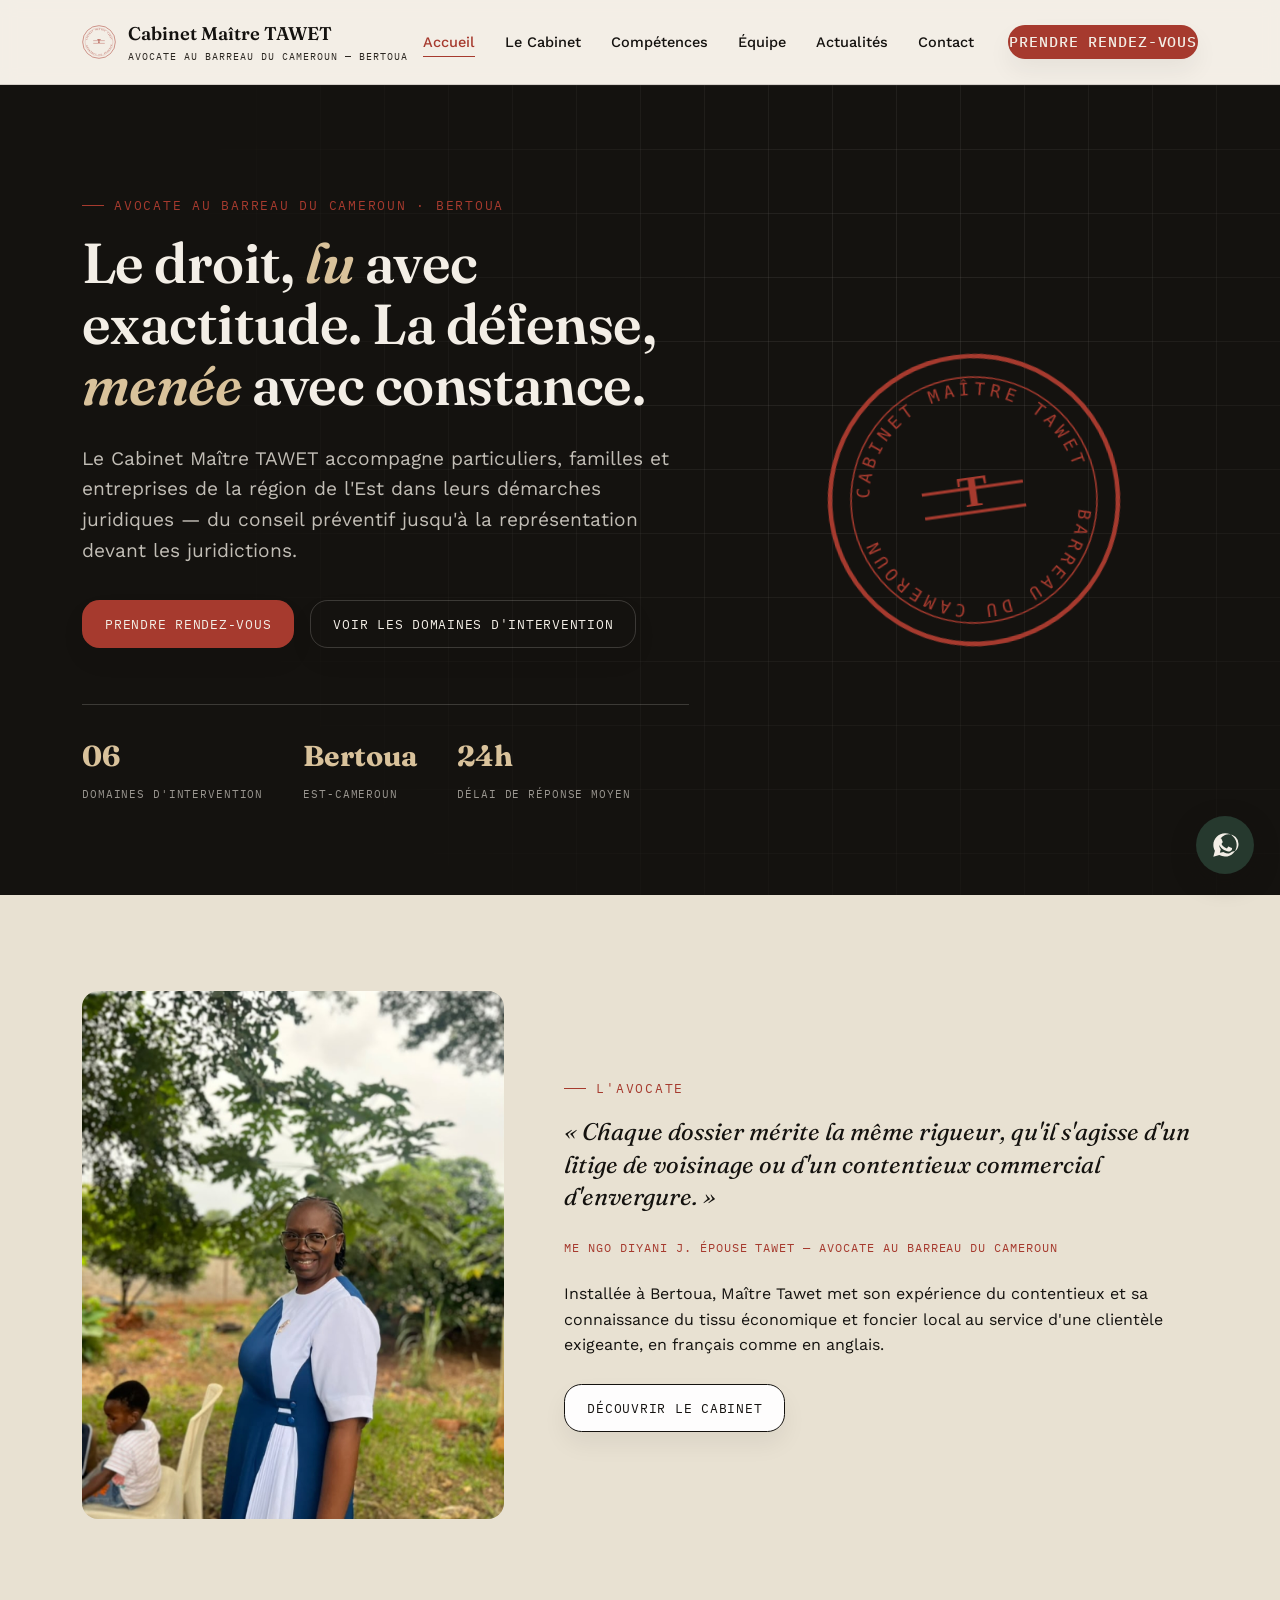
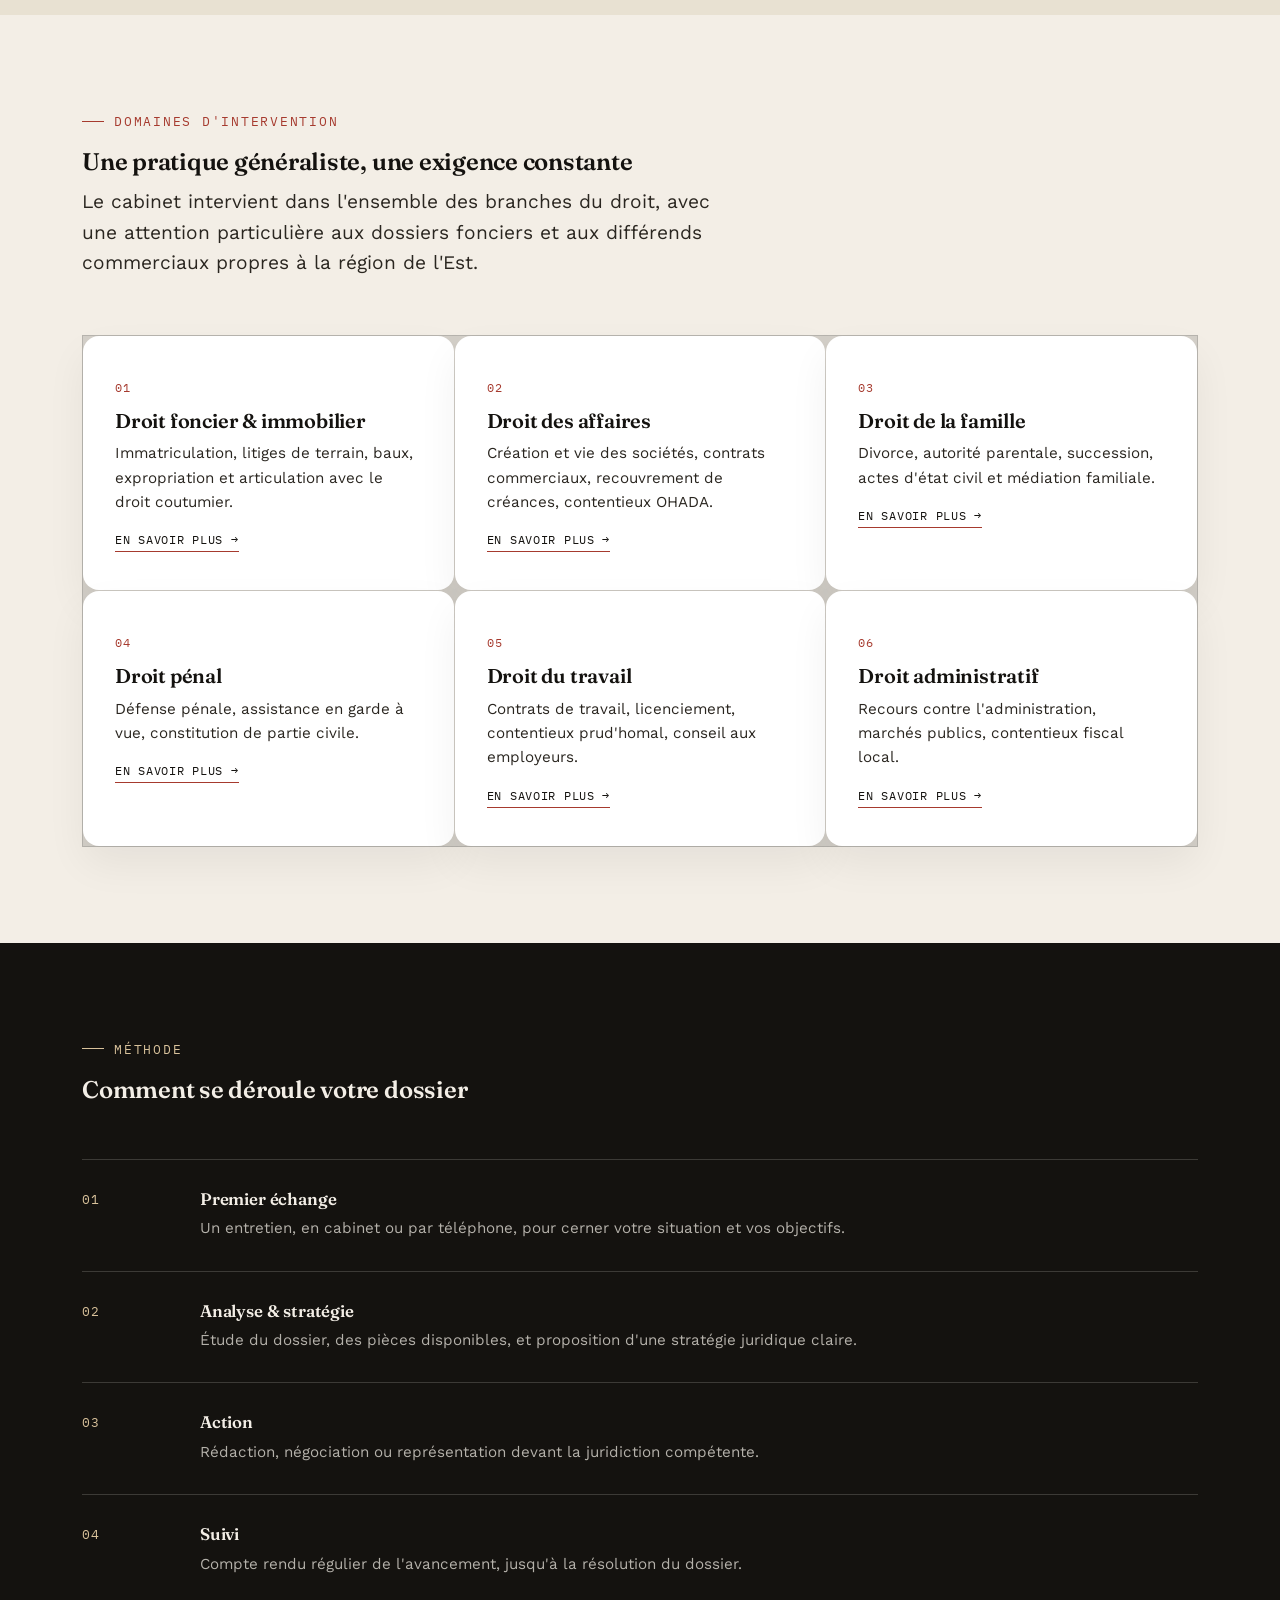
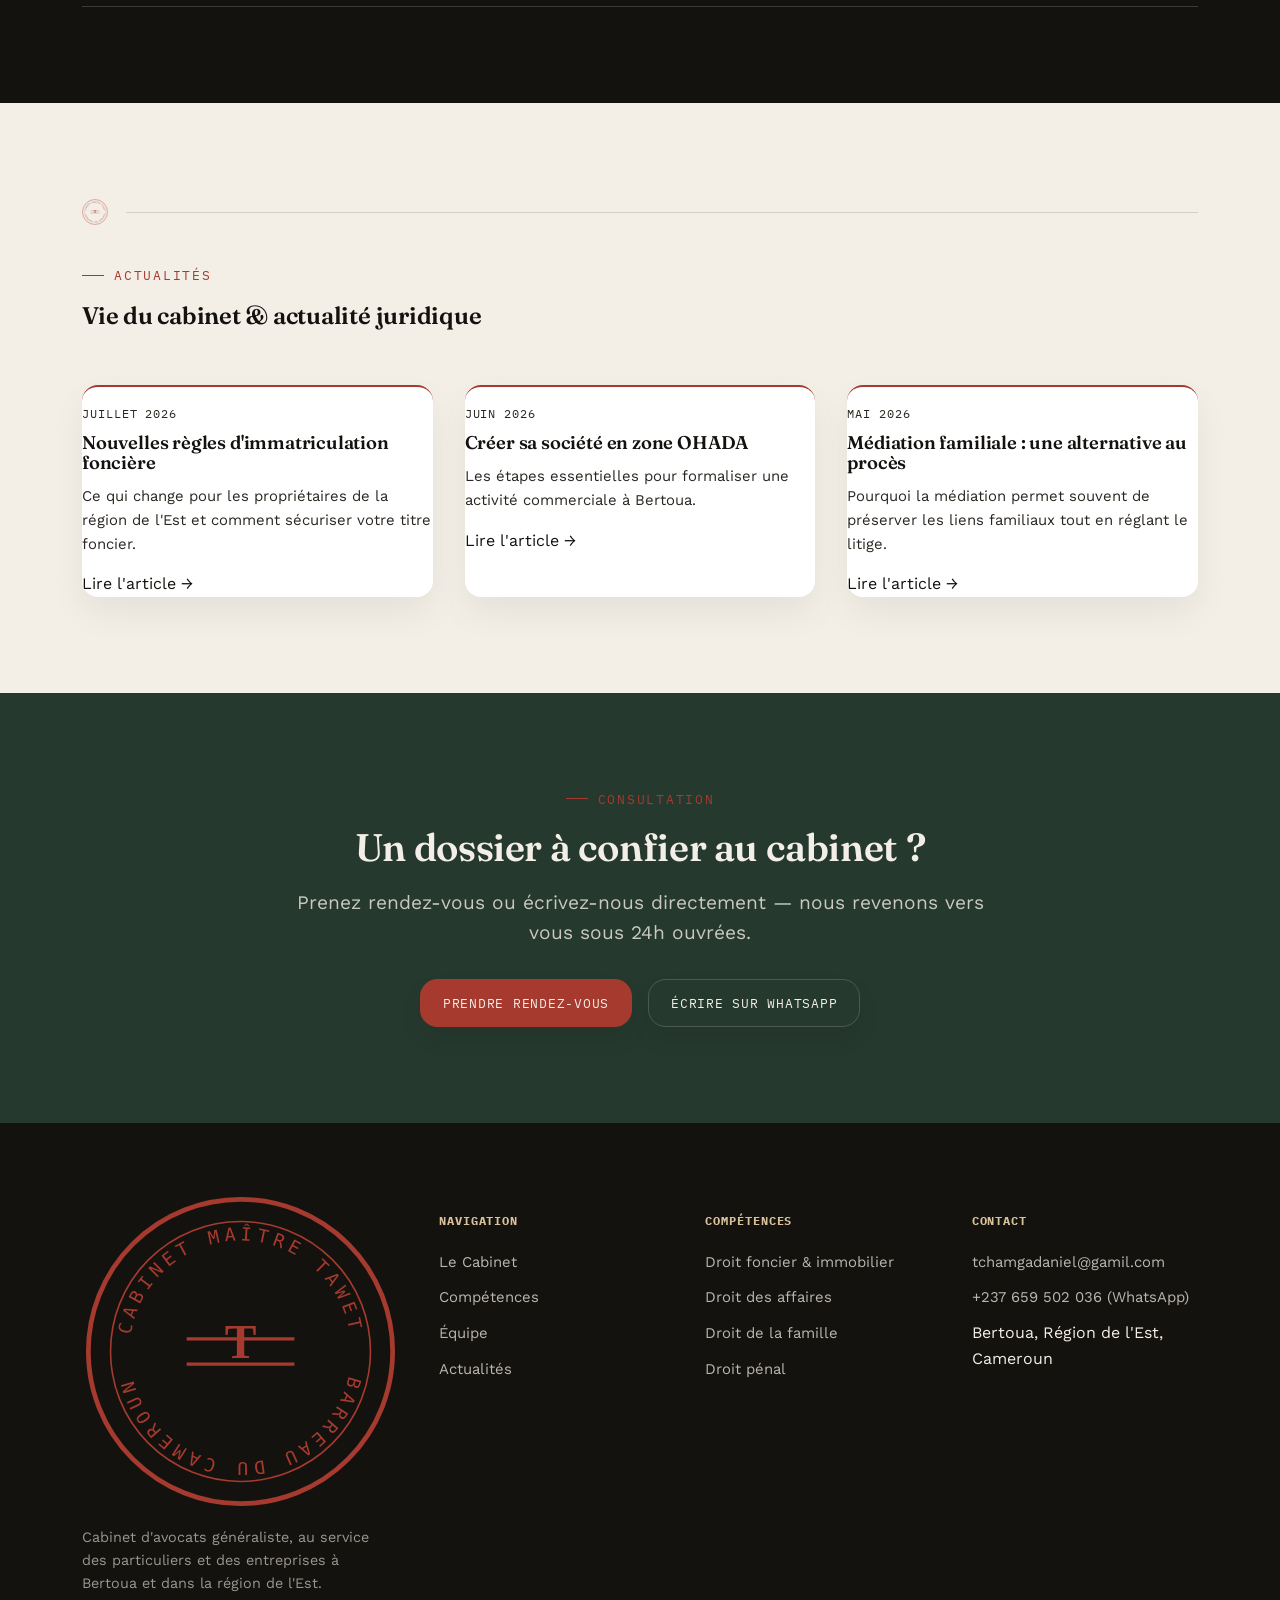
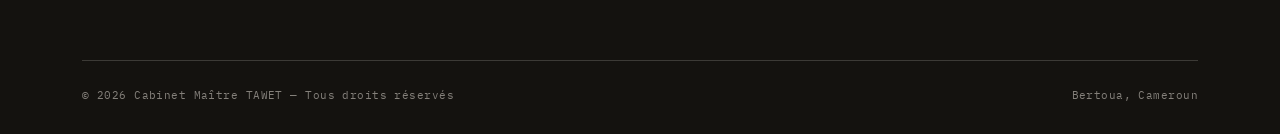
==== index.html @ 478dc975 "Migre le site vers HTML CSS et JavaScript" ====
<!doctype html>
<html lang="fr">
<head>
<meta charset="UTF-8">
<meta name="viewport" content="width=device-width, initial-scale=1.0">
<title>Accueil — Cabinet Maître TAWET</title>
<meta name="description" content="Cabinet Maître TAWET — avocate au Barreau du Cameroun, à Bertoua. Conseil et défense en droit des affaires, droit foncier, droit de la famille et droit pénal.">
<link rel="preconnect" href="https://fonts.googleapis.com">
<link rel="preconnect" href="https://fonts.gstatic.com" crossorigin>
<link href="https://fonts.googleapis.com/css2?family=Fraunces:ital,wght@0,500;0,600;1,500&family=Work+Sans:wght@400;500;600&family=IBM+Plex+Mono:wght@400;500&display=swap" rel="stylesheet">
<link rel="stylesheet" href="/assets/css/style.css">
</head>
<body>
<div data-site-header></div>
<section class="hero">
  <div class="wrap">
    <div>
      <div class="eyebrow">Avocate au Barreau du Cameroun · Bertoua</div>
      <h1>Le droit, <em>lu</em> avec exactitude. La défense, <em>menée</em> avec constance.</h1>
      <p class="lead">Le Cabinet Maître TAWET accompagne particuliers, familles et entreprises de la région de l'Est dans leurs démarches juridiques — du conseil préventif jusqu'à la représentation devant les juridictions.</p>
      <div class="hero-cta">
        <a href="/rendez-vous.html" class="btn btn-primary">Prendre rendez-vous</a>
        <a href="/competences.html" class="btn btn-outline-light">Voir les domaines d'intervention</a>
      </div>
      <div class="hero-figures">
        <div><strong>06</strong><span>Domaines d'intervention</span></div>
        <div><strong>Bertoua</strong><span>Est-Cameroun</span></div>
        <div><strong>24h</strong><span>Délai de réponse moyen</span></div>
      </div>
    </div>
    <div class="seal-stamp-wrap">
      <img class="seal-stamp" src="/assets/img/seal.svg" alt="Sceau du Cabinet Maître TAWET">
    </div>
  </div>
</section>



<section class="band-paper-dim reveal attorney-bg">
  <div class="wrap attorney-block">
    <div class="attorney-photo">
      <img src="/assets/img/Screenshot_20260725_060540_WhatsApp.jpg" alt="Me Ngo Diyani J. épouse Tawet" />
    </div>
    <div>
      <div class="eyebrow">L'avocate</div>
      <blockquote>« Chaque dossier mérite la même rigueur, qu'il s'agisse d'un litige de voisinage ou d'un contentieux commercial d'envergure. »</blockquote>
      <cite>Me Ngo Diyani J. épouse Tawet — Avocate au Barreau du Cameroun</cite>
      <p style="margin-top:22px;">Installée à Bertoua, Maître Tawet met son expérience du contentieux et sa connaissance du tissu économique et foncier local au service d'une clientèle exigeante, en français comme en anglais.</p>
      <a href="/le-cabinet.html" class="btn btn-ghost" style="margin-top:10px;">Découvrir le cabinet</a>
    </div>
  </div>
</section>
<section class="reveal">
  <div class="wrap">
    <div class="section-head">
      <div class="eyebrow">Domaines d'intervention</div>
      <h2>Une pratique généraliste, une exigence constante</h2>
      <p class="lead">Le cabinet intervient dans l'ensemble des branches du droit, avec une attention particulière aux dossiers fonciers et aux différends commerciaux propres à la région de l'Est.</p>
    </div>
    <div class="grid-3">
      <div class="card">
        <span class="num">01</span>
        <h3>Droit foncier &amp; immobilier</h3>
        <p>Immatriculation, litiges de terrain, baux, expropriation et articulation avec le droit coutumier.</p>
        <a class="more" href="/competences.html#foncier">En savoir plus →</a>
      </div>
      <div class="card">
        <span class="num">02</span>
        <h3>Droit des affaires</h3>
        <p>Création et vie des sociétés, contrats commerciaux, recouvrement de créances, contentieux OHADA.</p>
        <a class="more" href="/competences.html#affaires">En savoir plus →</a>
      </div>
      <div class="card">
        <span class="num">03</span>
        <h3>Droit de la famille</h3>
        <p>Divorce, autorité parentale, succession, actes d'état civil et médiation familiale.</p>
        <a class="more" href="/competences.html#famille">En savoir plus →</a>
      </div>
      <div class="card">
        <span class="num">04</span>
        <h3>Droit pénal</h3>
        <p>Défense pénale, assistance en garde à vue, constitution de partie civile.</p>
        <a class="more" href="/competences.html#penal">En savoir plus →</a>
      </div>
      <div class="card">
        <span class="num">05</span>
        <h3>Droit du travail</h3>
        <p>Contrats de travail, licenciement, contentieux prud'homal, conseil aux employeurs.</p>
        <a class="more" href="/competences.html#travail">En savoir plus →</a>
      </div>
      <div class="card">
        <span class="num">06</span>
        <h3>Droit administratif</h3>
        <p>Recours contre l'administration, marchés publics, contentieux fiscal local.</p>
        <a class="more" href="/competences.html#administratif">En savoir plus →</a>
      </div>
    </div>
  </div>
</section>
<section class="band-dark reveal">
  <div class="wrap">
    <div class="section-head">
      <div class="eyebrow">Méthode</div>
      <h2 style="color:var(--paper);">Comment se déroule votre dossier</h2>
    </div>
    <div class="timeline">
      <div class="step">
        <div><h4>Premier échange</h4><p>Un entretien, en cabinet ou par téléphone, pour cerner votre situation et vos objectifs.</p></div>
      </div>
      <div class="step">
        <div><h4>Analyse &amp; stratégie</h4><p>Étude du dossier, des pièces disponibles, et proposition d'une stratégie juridique claire.</p></div>
      </div>
      <div class="step">
        <div><h4>Action</h4><p>Rédaction, négociation ou représentation devant la juridiction compétente.</p></div>
      </div>
      <div class="step">
        <div><h4>Suivi</h4><p>Compte rendu régulier de l'avancement, jusqu'à la résolution du dossier.</p></div>
      </div>
    </div>
  </div>
</section>

<section class="reveal">
  <div class="wrap">
    <div class="divider-seal">
      <img class="mini-seal" src="/assets/img/seal.svg" alt="Sceau du Cabinet Maître TAWET">
      <div class="line"></div>
    </div>
    <div class="section-head">
      <div class="eyebrow">Actualités</div>
      <h2>Vie du cabinet &amp; actualité juridique</h2>
    </div>
    <div class="news-grid">
      <div class="news-card">
        <div class="date">Juillet 2026</div>
        <h3>Nouvelles règles d'immatriculation foncière</h3>
        <p>Ce qui change pour les propriétaires de la région de l'Est et comment sécuriser votre titre foncier.</p>
        <a class="more" href="/actualite.html?a=immatriculation-fonciere-2026">Lire l'article →</a>
      </div>
      <div class="news-card">
        <div class="date">Juin 2026</div>
        <h3>Créer sa société en zone OHADA</h3>
        <p>Les étapes essentielles pour formaliser une activité commerciale à Bertoua.</p>
        <a class="more" href="/actualite.html?a=creer-societe-ohada">Lire l'article →</a>
      </div>
      <div class="news-card">
        <div class="date">Mai 2026</div>
        <h3>Médiation familiale : une alternative au procès</h3>
        <p>Pourquoi la médiation permet souvent de préserver les liens familiaux tout en réglant le litige.</p>
        <a class="more" href="/actualite.html?a=mediation-familiale">Lire l'article →</a>
      </div>
    </div>
  </div>
</section>

<section class="band-forest cta-band reveal">
  <div class="wrap">
    <div class="eyebrow" style="justify-content:center;">Consultation</div>
    <h2 style="color:var(--paper);">Un dossier à confier au cabinet ?</h2>
    <p class="lead" style="margin:0 auto; color:rgba(243,238,230,0.8);">Prenez rendez-vous ou écrivez-nous directement — nous revenons vers vous sous 24h ouvrées.</p>
    <div class="cta-actions">
      <a href="/rendez-vous.html" class="btn btn-primary">Prendre rendez-vous</a>
      <a href="https://wa.me/237659502036?text=Bonjour%2C%20je%20souhaite%20prendre%20contact%20avec%20le%20Cabinet%20Ma%C3%AEtre%20TAWET." target="_blank" rel="noopener" class="btn btn-outline-light">Écrire sur WhatsApp</a>
    </div>
  </div>
</section>
<div data-site-footer></div>
<script src="/assets/js/main.js" defer></script>
</body>
</html>
---- assets/css/style.css ----
/* ==========================================================================
   Cabinet Maître TAWET — feuille de style
   Palette : encre (#14120F), papier (#F3EEE6), latérite (#A63A2E),
             forêt (#26392E), laiton (#B08D57)
   Typo    : Fraunces (display) / Work Sans (texte) / IBM Plex Mono (utilitaire)
   Signature : le Sceau — motif de cachet officiel rouge latérite
   ========================================================================== */

:root {
  --ink: #14120F;
  --ink-soft: #2A2620;
  --paper: #F3EEE6;
  --paper-dim: #E8E1D2;
  --laterite: #A63A2E;
  --laterite-deep: #7A2A21;
  --forest: #26392E;
  --brass: #B08D57;
  --brass-light: #D9C29B;
  --line: rgba(20, 18, 15, 0.14);
  --line-light: rgba(243, 238, 230, 0.18);

  --font-display: "Fraunces", "Iowan Old Style", serif;
  --font-body: "Work Sans", -apple-system, sans-serif;
  --font-mono: "IBM Plex Mono", monospace;

  --radius: 1rem;
  --container: 1180px;
}

* { box-sizing: border-box; }
html { scroll-behavior: smooth; }

body {
  margin: 0;
  background: var(--paper);
  color: var(--ink);
  font-family: var(--font-body);
  font-size: 16px;
  line-height: 1.6;
  -webkit-font-smoothing: antialiased;
}

img, picture, video, iframe, svg { max-width: 100%; height: auto; display: block; object-fit: contain; }
figure { margin: 0; }
.section-image {
  border-radius: 1.2rem;
  overflow: hidden;
  margin: 24px 0 0;
  box-shadow: 0 18px 50px rgba(20,18,15,0.08);
  min-height: 320px;
  background-size: cover;
  background-position: center;
  background-repeat: no-repeat;
  position: relative;
}
.section-image::after {
  content: "";
  position: absolute;
  inset: 0;
  background: rgba(20, 18, 15, 0.18);
}
.section-image > * { position: relative; z-index: 1; }
.section-image img { display: block; width: 100%; height: auto; }

.attorney-bg {
  background-image: linear-gradient(180deg, rgba(243,238,230,0.90), rgba(243,238,230,0.90)), url('/assets/img/IMG-20260428-WA0031.jpg');
  background-size: cover;
  background-position: center;
  background-repeat: no-repeat;
}
.attorney-bg .wrap { position: relative; z-index: 1; }

.gallery-grid { display:grid; grid-template-columns: repeat(3, minmax(0, 1fr)); gap:22px; margin-top: 28px; }
.gallery-item { position: relative; border-radius: 1.1rem; overflow: hidden; background: #fff; box-shadow: 0 18px 40px rgba(20,18,15,0.08); transition: transform 0.35s ease, box-shadow 0.35s ease; }
.gallery-item img { width: 100%; height: 240px; object-fit: cover; display: block; transition: transform 0.35s ease; }
.gallery-item:hover { transform: translateY(-4px); box-shadow: 0 25px 55px rgba(20,18,15,0.12); }
.gallery-item:hover img { transform: scale(1.06); }
.gallery-overlay {
  position: absolute;
  inset: 0;
  display: flex;
  align-items: flex-end;
  justify-content: center;
  padding: 20px;
  color: #fff;
  font-size: 1rem;
  font-weight: 600;
  text-align: center;
  background: linear-gradient(180deg, rgba(0,0,0,0) 50%, rgba(0,0,0,0.62) 100%);
  opacity: 0;
  transition: opacity 0.25s ease;
}
.gallery-item:hover .gallery-overlay { opacity: 1; }

.article-hero-image { margin: 24px 0 32px; border-radius: 1.1rem; overflow: hidden; }
.article-hero-image img { width: 100%; display: block; height: auto; }

.news-card { border-radius: 1rem; background: #fff; overflow: hidden; box-shadow: 0 16px 35px rgba(20,18,15,0.06); transition: transform 0.25s ease, box-shadow 0.25s ease; }
.news-card:hover { transform: translateY(-4px); box-shadow: 0 24px 45px rgba(20,18,15,0.08); }
.news-card img { width: 100%; height: 180px; object-fit: cover; display: block; border-radius: 1rem 1rem 0 0; margin-bottom: 16px; }

.contact-layout { display:grid; grid-template-columns: 1.05fr 0.95fr; gap:32px; align-items:start; margin-top: 24px; }
.contact-map { min-height: 520px; border: 1px solid var(--line); border-radius: 1.1rem; overflow: hidden; }
.form-panel { border: 1px solid var(--line); border-radius: 1.1rem; padding: 30px; background: var(--paper); box-shadow: 0 18px 30px rgba(20,18,15,0.06); transition: transform 0.25s ease, box-shadow 0.25s ease; }
.form-panel:hover { transform: translateY(-3px); box-shadow: 0 24px 45px rgba(20,18,15,0.08); }
.form-panel h2 { margin-top: 0; }
.form-panel .form-grid { gap: 18px; }
.form-panel label { margin-bottom: 8px; }
.contact-details { display:grid; gap: 16px; margin-top: 26px; }
.contact-box { border: 1px solid var(--line); border-radius: 1.1rem; padding: 18px; background: #fff; box-shadow: 0 14px 32px rgba(20,18,15,0.05); transition: transform 0.25s ease, box-shadow 0.25s ease; }
.contact-box:hover { transform: translateY(-2px); box-shadow: 0 20px 36px rgba(20,18,15,0.07); }
.contact-box h4 { margin: 0 0 8px; font-size: 0.95rem; text-transform: uppercase; letter-spacing: 0.08em; color: var(--laterite); }
.contact-box p, .contact-box a { margin: 0; color: var(--ink-soft); text-decoration: none; }

@media (max-width: 960px) {
  .contact-layout { grid-template-columns: 1fr; }
  .gallery-grid { grid-template-columns: 1fr; }
  .news-card img { height: 220px; }
}

a { color: inherit; text-decoration: none; }

.wrap {
  max-width: var(--container);
  margin: 0 auto;
  padding: 0 32px;
}

h1, h2, h3, h4 {
  font-family: var(--font-display);
  font-weight: 600;
  line-height: 1.08;
  margin: 0 0 0.5em;
  letter-spacing: -0.01em;
}

.eyebrow {
  font-family: var(--font-mono);
  font-size: 12.5px;
  letter-spacing: 0.14em;
  text-transform: uppercase;
  color: var(--laterite);
  display: flex;
  align-items: center;
  gap: 10px;
  margin-bottom: 18px;
}
.eyebrow::before {
  content: "";
  width: 22px;
  height: 1px;
  background: var(--laterite);
  display: inline-block;
}

p { margin: 0 0 1em; }
.lead { font-size: 1.2rem; color: var(--ink-soft); max-width: 60ch; }

/* Focus visibility */
a:focus-visible, button:focus-visible, input:focus-visible, textarea:focus-visible, select:focus-visible {
  outline: 2px solid var(--laterite);
  outline-offset: 3px;
}

@media (prefers-reduced-motion: reduce) {
  * { animation-duration: 0.001ms !important; animation-iteration-count: 1 !important; transition-duration: 0.001ms !important; scroll-behavior: auto !important; }
}

/* ---------------------------------- Header ---------------------------------- */
.site-header {
  position: sticky;
  top: 0;
  z-index: 100;
  background: rgba(243, 238, 230, 0.92);
  backdrop-filter: blur(8px);
  border-bottom: 1px solid var(--line);
}
.site-header .wrap {
  display: flex;
  align-items: center;
  justify-content: space-between;
  height: 84px;
}
.brand {
  display: flex;
  align-items: center;
  gap: 12px;
  font-family: var(--font-display);
  font-size: 1.15rem;
  font-weight: 600;
}
.brand .seal-mini { width: 34px; height: 34px; flex-shrink: 0; }
.brand small {
  display: block;
  font-family: var(--font-mono);
  font-size: 10px;
  letter-spacing: 0.1em;
  color: var(--ink-soft);
  font-weight: 400;
  text-transform: uppercase;
}

nav.main-nav { display: flex; align-items: center; gap: 34px; }
nav.main-nav ul { list-style: none; display: flex; gap: 30px; margin: 0; padding: 0; }
nav.main-nav a {
  font-size: 14.5px;
  font-weight: 500;
  position: relative;
  padding: 4px 0;
}
nav.main-nav a::after {
  content: "";
  position: absolute; left: 0; bottom: -2px;
  width: 0; height: 1px;
  background: var(--laterite);
  transition: width 0.25s ease;
}
nav.main-nav a:hover::after, nav.main-nav a.active::after { width: 100%; }
nav.main-nav a.active { color: var(--laterite); }

.btn {
  display: inline-flex;
  align-items: center;
  gap: 8px;
  font-family: var(--font-mono);
  font-size: 12.5px;
  letter-spacing: 0.06em;
  text-transform: uppercase;
  padding: 13px 22px;
  border-radius: calc(var(--radius) * 1.1);
  border: 1px solid transparent;
  cursor: pointer;
  transition: background 0.25s ease, color 0.25s ease, border-color 0.25s ease, transform 0.25s ease, box-shadow 0.25s ease;
  box-shadow: 0 12px 24px rgba(20,18,15,0.06);
}
.btn-primary { background: var(--laterite); color: var(--paper); }
.btn-primary:hover { background: var(--laterite-deep); transform: translateY(-2px); box-shadow: 0 18px 32px rgba(20,18,15,0.14); }
.btn-ghost { background: rgba(255,255,255,0.95); border-color: var(--ink); color: var(--ink); }
.btn-ghost:hover { background: var(--ink); color: var(--paper); transform: translateY(-2px); box-shadow: 0 18px 32px rgba(20,18,15,0.12); }
.btn-outline-light { background: transparent; border-color: var(--line-light); color: var(--paper); }
.btn-outline-light:hover { background: var(--paper); color: var(--ink); transform: translateY(-2px); box-shadow: 0 18px 32px rgba(20,18,15,0.08); }

.nav-toggle {
  display: none;
  background: rgba(255,255,255,0.95);
  border: 1px solid rgba(20,18,15,0.08);
  color: var(--ink);
  font-family: var(--font-mono);
  font-size: 0.95rem;
  padding: 12px 16px;
  border-radius: calc(var(--radius) * 1.1);
  cursor: pointer;
  transition: background 0.25s ease, transform 0.25s ease, box-shadow 0.25s ease;
}
.nav-toggle:hover { background: #f3eee6; transform: translateY(-1px); box-shadow: 0 12px 26px rgba(20,18,15,0.12); }

nav.main-nav { position: relative; }
nav.main-nav ul.open {
  display: flex;
  flex-direction: column;
  gap: 16px;
  position: absolute;
  left: 0;
  right: 0;
  top: 100%;
  background: var(--paper);
  padding: 20px 24px 24px;
  border-radius: 0 0 1rem 1rem;
  box-shadow: 0 22px 40px rgba(20,18,15,0.12);
  z-index: 50;
}
nav.main-nav ul.open a { padding: 10px 0; }

/* ---------------------------------- Hero ---------------------------------- */
.hero {
  background: var(--ink);
  color: var(--paper);
  position: relative;
  overflow: hidden;
  padding: 110px 0 90px;
}
.hero::before {
  content: "";
  position: absolute;
  inset: 0;
  background-image:
    linear-gradient(var(--line-light) 1px, transparent 1px),
    linear-gradient(90deg, var(--line-light) 1px, transparent 1px);
  background-size: 64px 64px;
  opacity: 0.5;
  mask-image: radial-gradient(circle at 70% 30%, black, transparent 70%);
}
.hero .wrap { position: relative; display: grid; grid-template-columns: 1.15fr 0.85fr; gap: 60px; align-items: center; }
.hero h1 { font-size: clamp(2.4rem, 4.4vw, 3.6rem); color: var(--paper); }
.hero h1 em { font-style: italic; color: var(--brass-light); }
.hero .lead { color: rgba(243,238,230,0.78); }
.hero-cta { display: flex; gap: 16px; margin-top: 34px; flex-wrap: wrap; }
.hero-figures { display: flex; gap: 40px; margin-top: 56px; padding-top: 28px; border-top: 1px solid var(--line-light); }
.hero-figures div strong { display: block; font-family: var(--font-display); font-size: 1.8rem; color: var(--brass-light); }
.hero-figures div span { font-family: var(--font-mono); font-size: 11px; text-transform: uppercase; letter-spacing: 0.08em; color: rgba(243,238,230,0.6); }

.seal-stamp-wrap { display: flex; justify-content: center; align-items: center; }
.seal-stamp { width: min(100%, 300px); animation: seal-drop 0.9s cubic-bezier(.2,.9,.25,1) both; animation-delay: 0.15s; transform-origin: center; }
@keyframes seal-drop {
  0% { opacity: 0; transform: scale(1.5) rotate(-8deg); }
  60% { opacity: 1; }
  100% { opacity: 1; transform: scale(1) rotate(-8deg); }
}

/* ---------------------------------- Sections ---------------------------------- */
section {
  padding: 96px 0;
}
.section-head { max-width: 640px; margin-bottom: 56px; }
.band-dark { background: var(--ink); color: var(--paper); }
.band-dark .eyebrow { color: var(--brass-light); }
.band-dark .eyebrow::before { background: var(--brass-light); }
.band-forest { background: var(--forest); color: var(--paper); }
.band-paper-dim { background: var(--paper-dim); }

.divider-seal {
  display: flex; align-items: center; gap: 18px;
  margin: 0 0 40px;
}
.divider-seal .mini-seal { width: 26px; height: 26px; flex-shrink: 0; }
.divider-seal .line { flex: 1; height: 1px; background: var(--line); }

/* Practice grid */
.grid-3 { display: grid; grid-template-columns: repeat(3, 1fr); gap: 1px; background: var(--line); border: 1px solid var(--line); }
.grid-2 { display: grid; grid-template-columns: repeat(2, 1fr); gap: 1px; background: var(--line); border: 1px solid var(--line); }
.card {
  background: var(--paper);
  padding: 38px 32px;
  transition: background 0.25s ease;
}
.card {
  border-radius: var(--radius);
  overflow: hidden;
  background: #fff;
  box-shadow: 0 18px 40px rgba(20,18,15,0.06);
  transition: transform 0.25s ease, box-shadow 0.25s ease, background 0.25s ease;
}
.card:hover { transform: translateY(-4px); box-shadow: 0 24px 48px rgba(20,18,15,0.12); background: #fff; }
.card .num { font-family: var(--font-mono); font-size: 12px; color: var(--laterite); letter-spacing: 0.08em; }
.card h3 { font-size: 1.25rem; margin-top: 10px; }
.card p { color: var(--ink-soft); font-size: 0.95rem; margin-bottom: 0; }
.card a.more { display: inline-block; margin-top: 16px; font-family: var(--font-mono); font-size: 12px; text-transform: uppercase; letter-spacing: 0.06em; color: var(--ink); border-bottom: 1px solid var(--laterite); padding-bottom: 2px; }

/* Process timeline (client steps) — order genuinely matters here */
.timeline { counter-reset: step; display: grid; gap: 0; }
.step {
  counter-increment: step;
  display: grid;
  grid-template-columns: 90px 1fr;
  gap: 28px;
  padding: 30px 0;
  border-top: 1px solid var(--line-light);
}
.step:last-child { border-bottom: 1px solid var(--line-light); }
.step::before {
  content: counter(step, decimal-leading-zero);
  font-family: var(--font-mono);
  font-size: 13px;
  color: var(--brass-light);
  letter-spacing: 0.08em;
}
.step h4 { color: var(--paper); font-size: 1.05rem; }
.step p { color: rgba(243,238,230,0.72); margin: 0; font-size: 0.95rem; }

/* Quote / attorney intro */
.attorney-block { display: grid; grid-template-columns: 0.8fr 1.2fr; gap: 60px; align-items: center; }
.attorney-photo {
  aspect-ratio: 4/5;
  border-radius: var(--radius);
  position: relative;
  overflow: hidden;
  border: none;
  background: transparent;
}
.attorney-photo img {
  width: 100%;
  height: 100%;
  object-fit: cover;
  display: block;
  border: none;
}
.attorney-block blockquote { font-family: var(--font-display); font-size: 1.5rem; font-style: italic; color: var(--ink); margin: 0 0 20px; line-height: 1.35; }
.attorney-block cite { font-family: var(--font-mono); font-size: 12px; text-transform: uppercase; letter-spacing: 0.08em; color: var(--laterite); font-style: normal; }

/* News / actualités */
.news-grid { display: grid; grid-template-columns: repeat(3, 1fr); gap: 32px; }
.news-card { border-top: 2px solid var(--laterite); padding-top: 18px; }
.news-card .date { font-family: var(--font-mono); font-size: 11.5px; text-transform: uppercase; letter-spacing: 0.08em; color: var(--ink-soft); }
.news-card h3 { font-size: 1.15rem; margin: 10px 0 12px; }
.news-card p { font-size: 0.93rem; color: var(--ink-soft); }

/* CTA band */
.cta-band { text-align: center; }
.cta-band h2 { font-size: clamp(1.8rem, 3vw, 2.6rem); }
.cta-actions { display: flex; justify-content: center; gap: 16px; margin-top: 30px; flex-wrap: wrap; }

/* Forms */
.form-grid { display: grid; grid-template-columns: repeat(2, 1fr); gap: 20px; }
.form-grid .full { grid-column: 1 / -1; }
label { display: block; font-family: var(--font-mono); font-size: 11.5px; text-transform: uppercase; letter-spacing: 0.07em; margin-bottom: 8px; color: var(--ink-soft); }
input, textarea, select {
  width: 100%;
  padding: 14px 16px;
  border: 1px solid var(--line);
  border-radius: var(--radius);
  background: #fff;
  transition: border-color 0.25s ease, box-shadow 0.25s ease, transform 0.25s ease;
}
input:focus, textarea:focus, select:focus {
  border-color: var(--laterite);
  box-shadow: 0 0 0 4px rgba(166,58,46,0.12);
  transform: translateY(-1px);
}
textarea { resize: vertical; min-height: 130px; }
.form-note { font-size: 0.85rem; color: var(--ink-soft); margin-top: 18px; }
.alert { padding: 16px 20px; border-radius: var(--radius); font-size: 0.95rem; margin-bottom: 24px; }
.alert-success { background: #E4EEE7; border: 1px solid var(--forest); color: var(--forest); }
.alert-error { background: #F5E4E1; border: 1px solid var(--laterite); color: var(--laterite-deep); }

/* Contact info cards */
.contact-methods { display: grid; grid-template-columns: repeat(3, 1fr); gap: 1px; background: var(--line); border: 1px solid var(--line); margin-bottom: 60px; }
.contact-methods .card h4 { font-family: var(--font-mono); font-size: 12px; text-transform: uppercase; letter-spacing: 0.06em; color: var(--laterite); margin-bottom: 10px; }
.contact-methods .card a.value { font-size: 1.05rem; font-weight: 500; }

/* Map placeholder */
.map-frame { border: 1px solid var(--line); filter: grayscale(0.3) contrast(1.05); width: 100%; height: 380px; }

/* Footer */
.site-footer { background: var(--ink); color: var(--paper); padding: 70px 0 30px; }
.footer-grid { display: grid; grid-template-columns: 1.4fr 1fr 1fr 1fr; gap: 40px; padding-bottom: 50px; border-bottom: 1px solid var(--line-light); }
.footer-grid h5 { font-family: var(--font-mono); font-size: 11.5px; text-transform: uppercase; letter-spacing: 0.08em; color: var(--brass-light); margin-bottom: 18px; }
.footer-grid ul { list-style: none; margin: 0; padding: 0; display: grid; gap: 10px; }
.footer-grid a { color: rgba(243,238,230,0.75); font-size: 0.93rem; }
.footer-grid a:hover { color: var(--paper); }
.footer-brand p { color: rgba(243,238,230,0.6); font-size: 0.9rem; max-width: 32ch; }
.footer-bottom { display: flex; justify-content: space-between; padding-top: 26px; font-family: var(--font-mono); font-size: 11px; letter-spacing: 0.04em; color: rgba(243,238,230,0.5); }

/* WhatsApp floating button */
.wa-float {
  position: fixed; right: 26px; bottom: 26px; z-index: 200;
  width: 58px; height: 58px; border-radius: 50%;
  background: var(--forest); color: var(--paper);
  display: flex; align-items: center; justify-content: center;
  box-shadow: 0 8px 24px rgba(20,18,15,0.35);
  transition: transform 0.2s ease;
}
.wa-float:hover { transform: scale(1.08); }
.wa-float svg { width: 28px; height: 28px; }

/* Page hero (interior pages) */
.page-hero { background: var(--ink); color: var(--paper); padding: 70px 0 60px; }
.page-hero h1 { font-size: clamp(2rem, 3.6vw, 2.8rem); }
.breadcrumb { font-family: var(--font-mono); font-size: 11.5px; text-transform: uppercase; letter-spacing: 0.06em; color: rgba(243,238,230,0.55); margin-bottom: 16px; }
.breadcrumb a { color: var(--brass-light); }

/* Scroll reveal */
.reveal { opacity: 0; transform: translateY(18px); transition: opacity 0.7s ease, transform 0.7s ease; }
.reveal.is-visible { opacity: 1; transform: translateY(0); }

/* Utility */
.mt-0 { margin-top: 0; }
.text-center { text-align: center; }

/* ---------------------------------- Responsive ---------------------------------- */
@media (max-width: 960px) {
  .hero .wrap { grid-template-columns: 1fr; }
  .seal-stamp-wrap { order: -1; }
  .seal-stamp { width: 160px; margin: 0 auto; }
  .attorney-block { grid-template-columns: 1fr; }
  .grid-3, .news-grid, .contact-methods { grid-template-columns: 1fr; }
  .grid-2 { grid-template-columns: 1fr; }
  .footer-grid { grid-template-columns: 1fr 1fr; }
  .form-grid { grid-template-columns: 1fr; }
  .contact-layout { grid-template-columns: 1fr; }
  .gallery-grid { grid-template-columns: 1fr; }
}
@media (max-width: 720px) {
  nav.main-nav ul { display: none; }
  .nav-toggle { display: block; }
  .site-header .wrap { flex-wrap: wrap; align-items: center; height: auto; gap: 14px; }
  nav.main-nav { width: 100%; }
  nav.main-nav ul { width: 100%; }
  .site-header .btn-primary { width: 100%; justify-content: center; }
  section { padding: 64px 0; }
  .hero { padding: 70px 0 60px; }
}
@media (max-width: 520px) {
  .wrap { padding: 0 20px; }
  .btn { width: 100%; justify-content: center; }
  .hero-figures { flex-direction: column; gap: 18px; }
  .hero-figures div strong { font-size: 1.5rem; }
  .page-hero { padding: 60px 0 50px; }
  .section-head { margin-bottom: 42px; }
  .gallery-item img { height: 200px; }
  .contact-map { min-height: 320px; }
  .map-frame { height: 260px; }
}
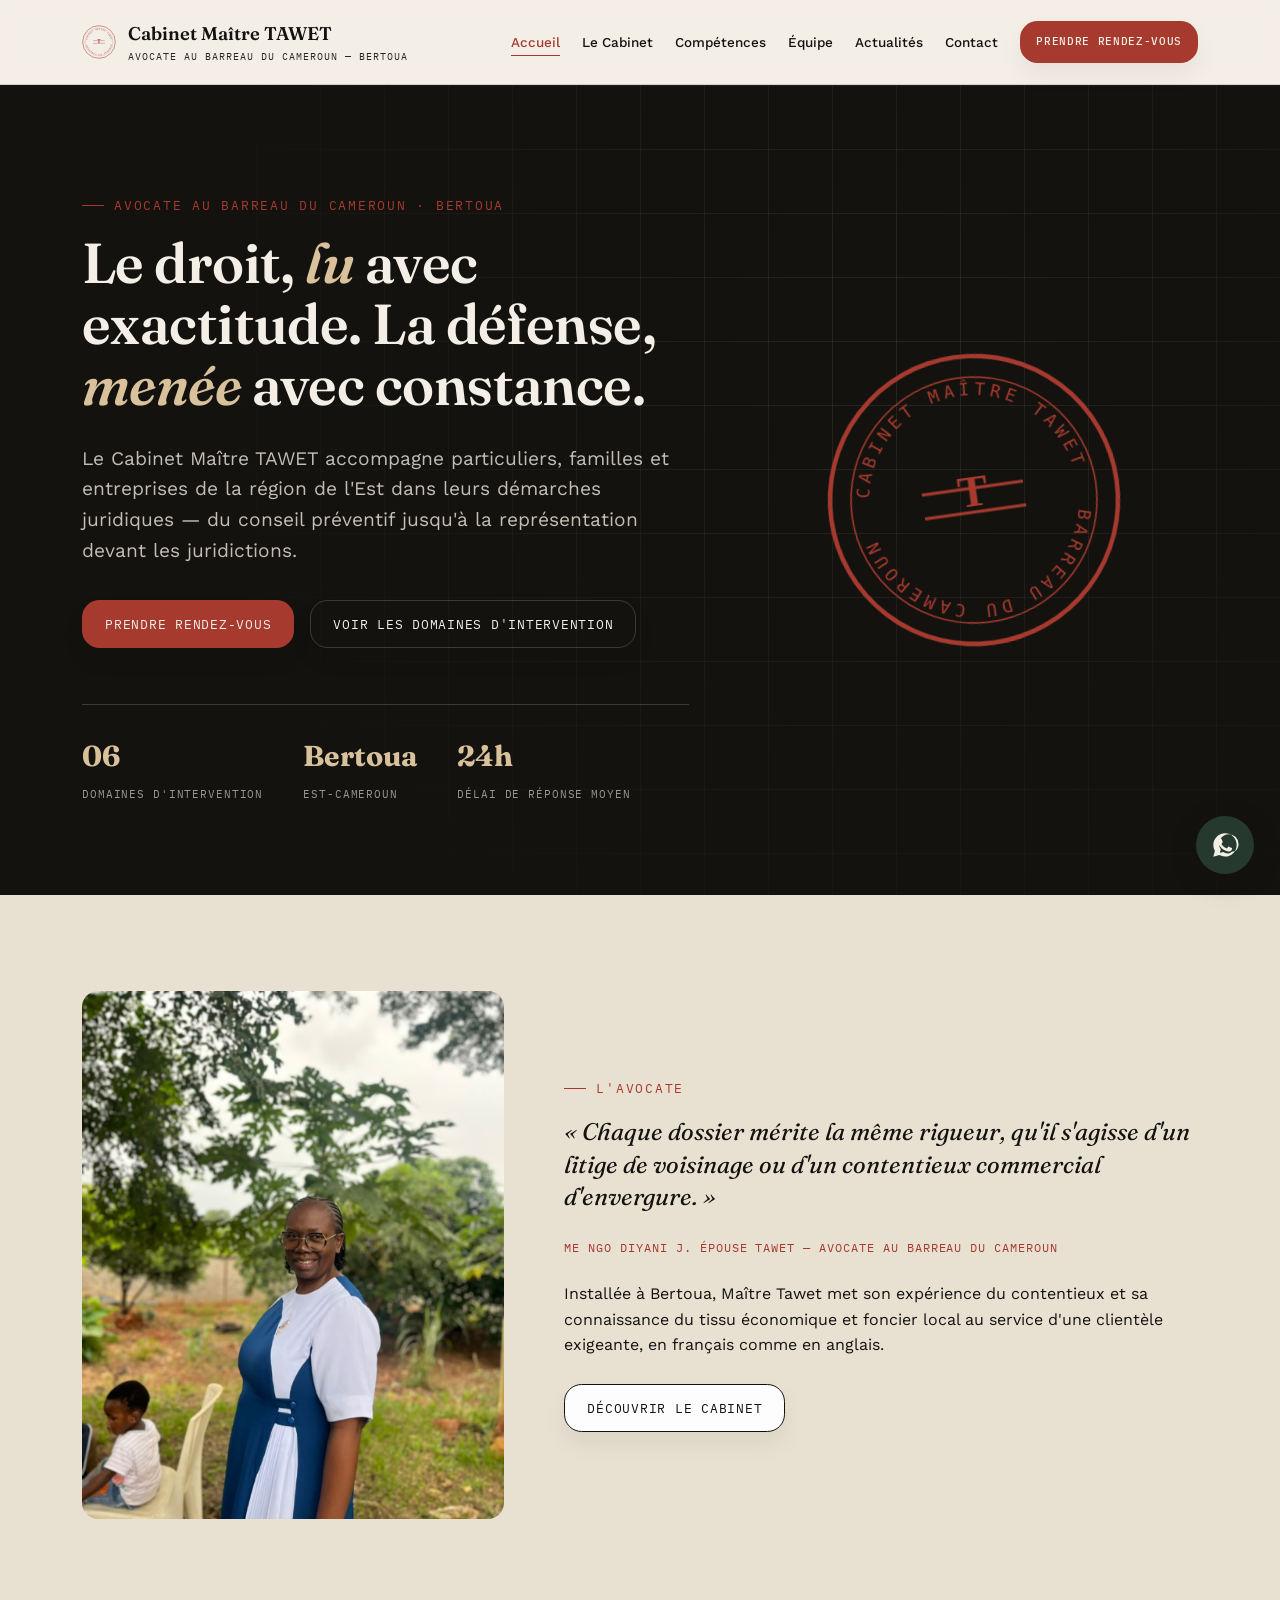
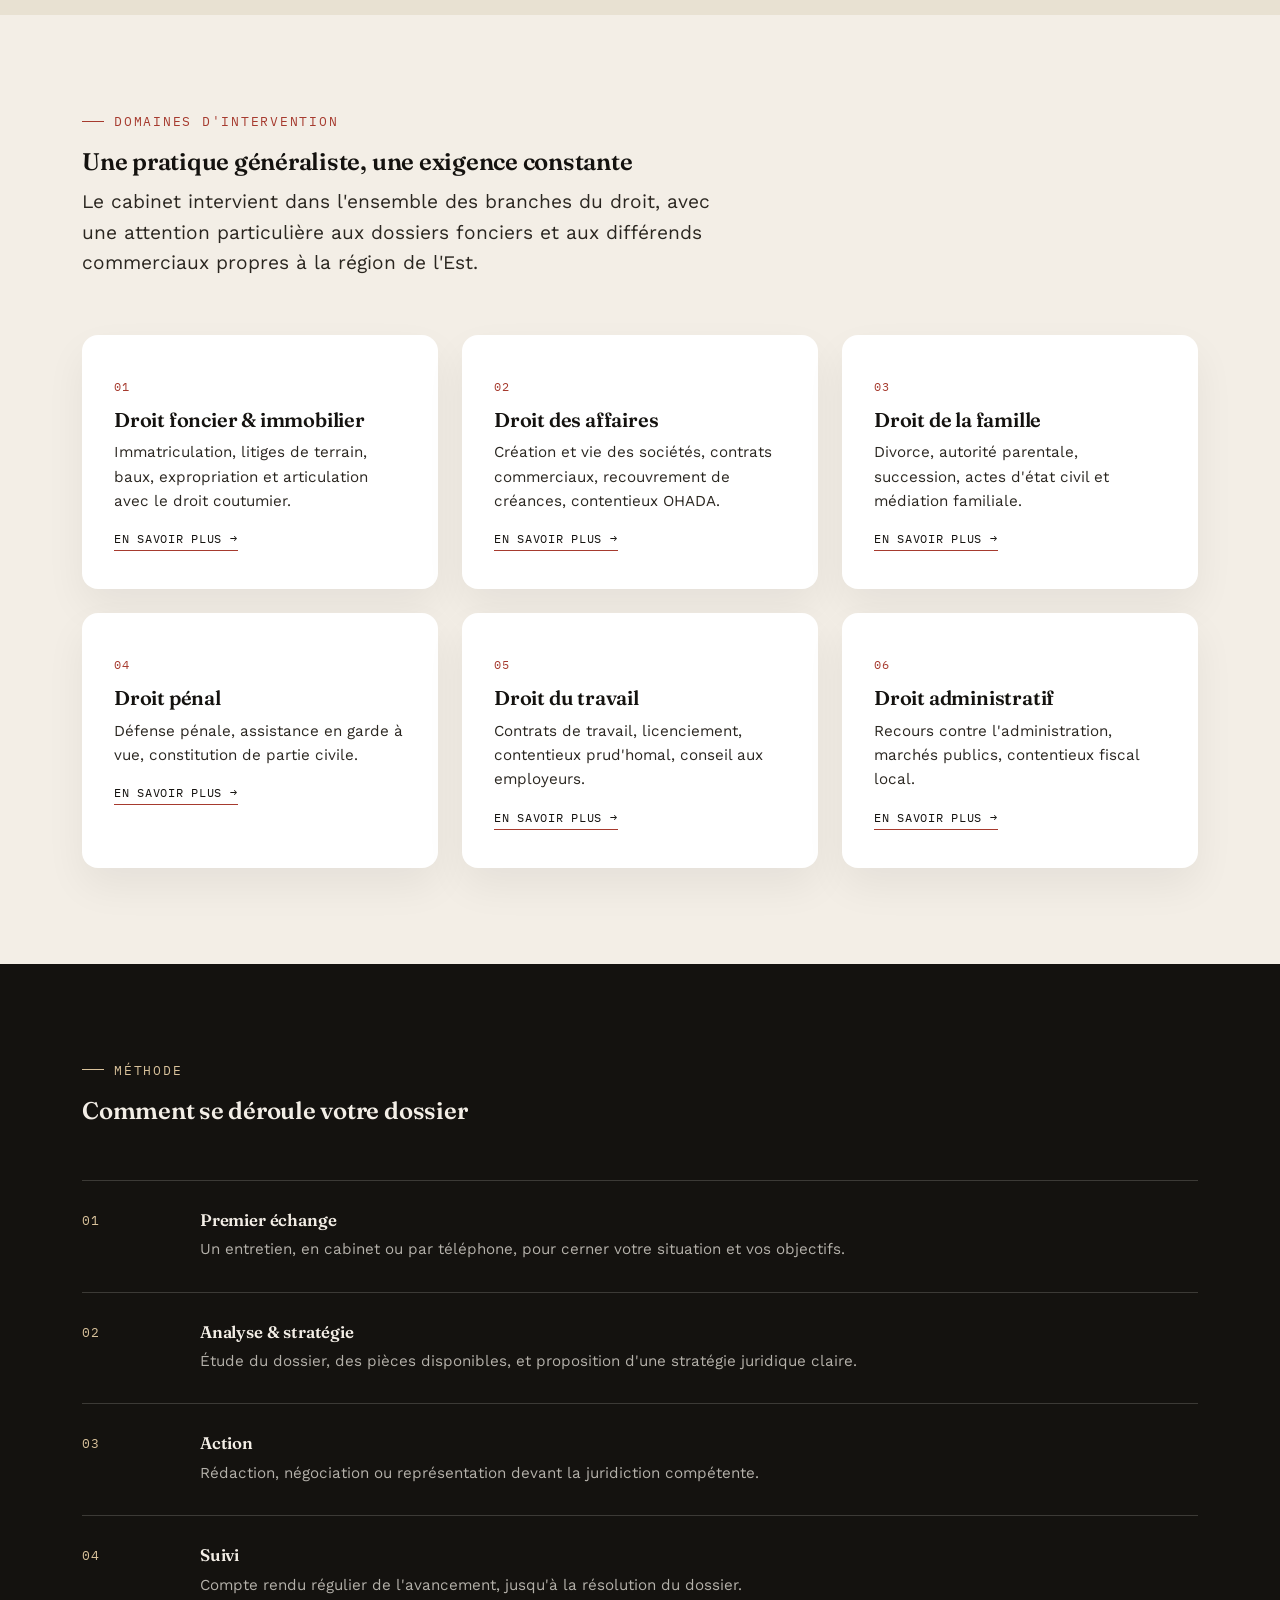
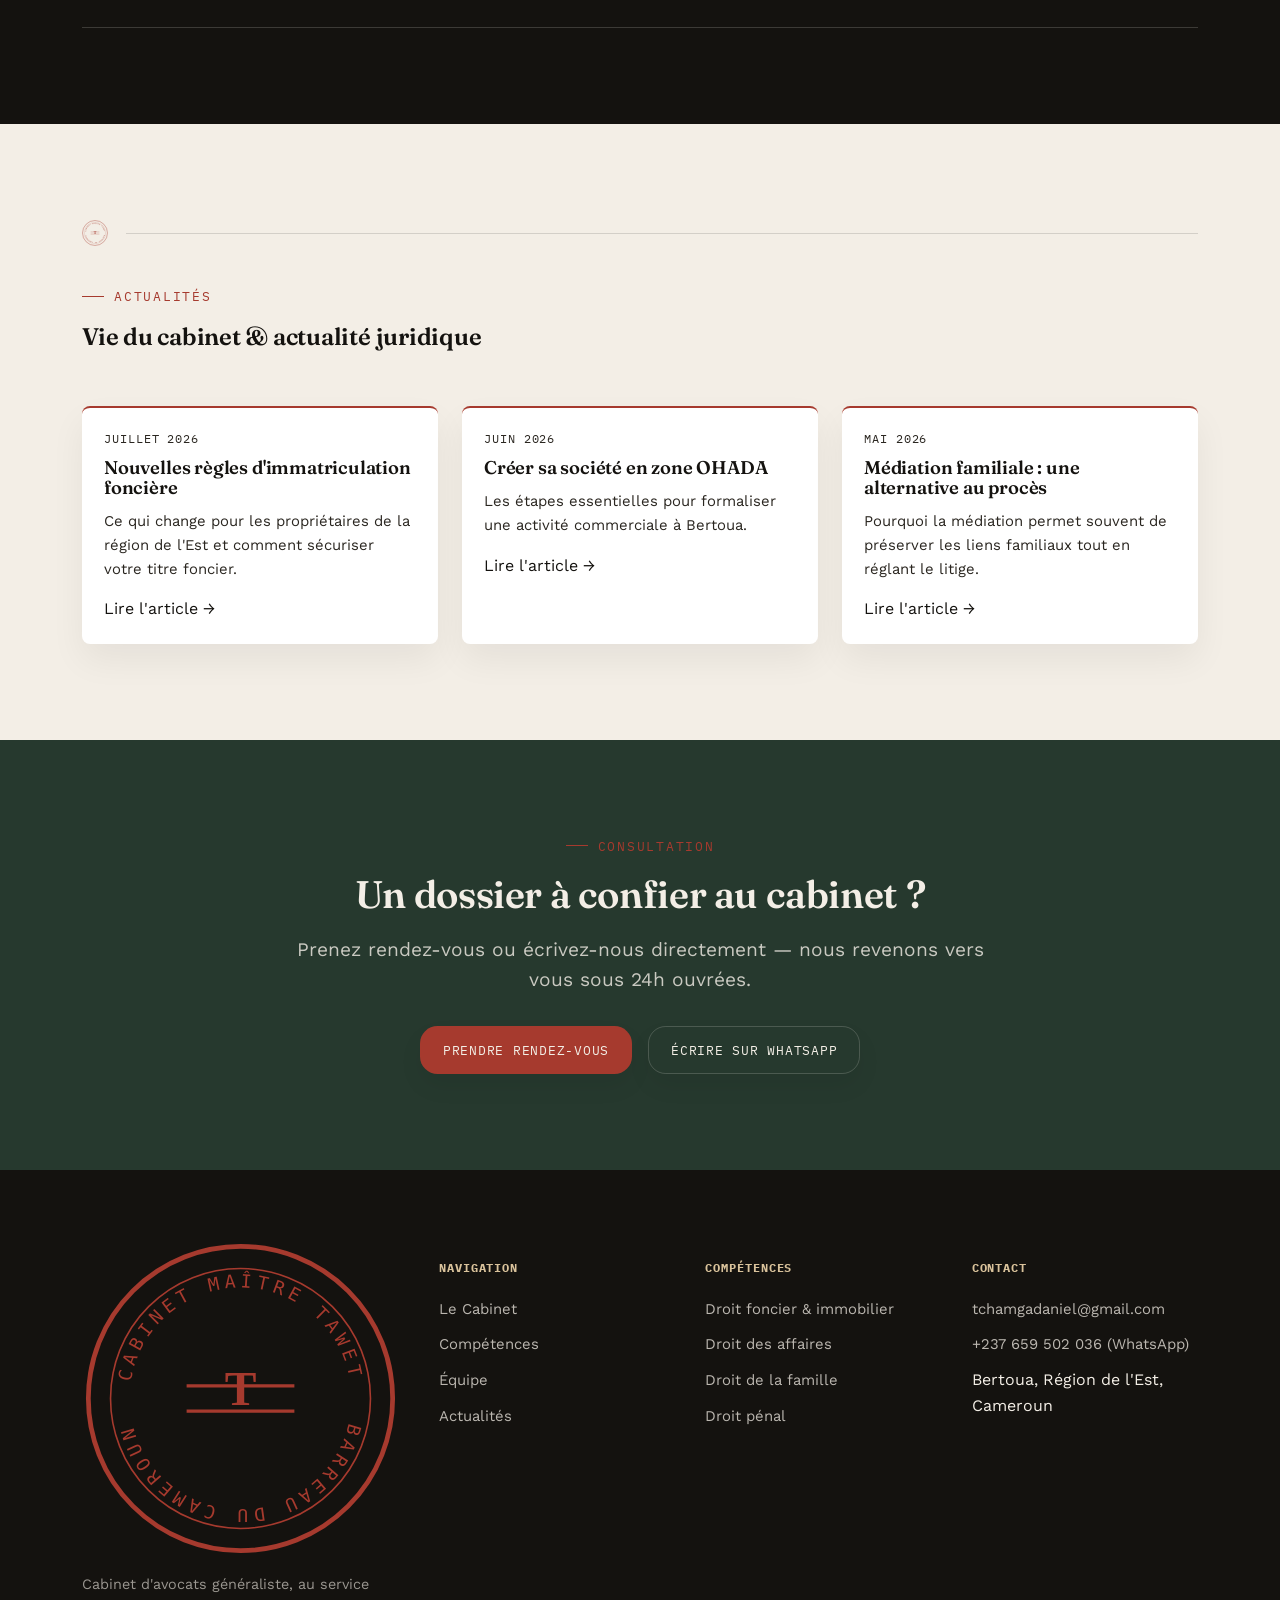
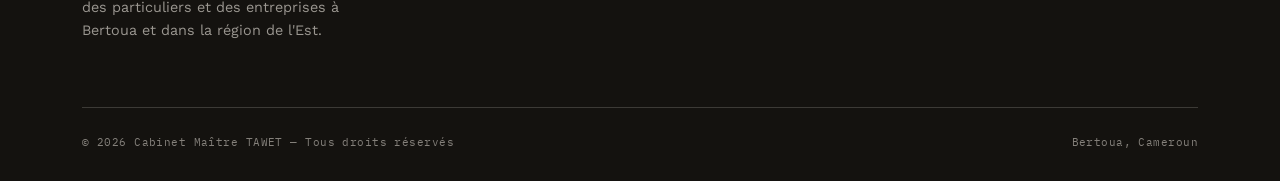
==== commit dd27b22c: "fix(étape 3): renommer la photo de l avocate" ====
--- a/index.html
+++ b/index.html
@@ -8,7 +8,7 @@
 <link rel="preconnect" href="https://fonts.googleapis.com">
 <link rel="preconnect" href="https://fonts.gstatic.com" crossorigin>
 <link href="https://fonts.googleapis.com/css2?family=Fraunces:ital,wght@0,500;0,600;1,500&family=Work+Sans:wght@400;500;600&family=IBM+Plex+Mono:wght@400;500&display=swap" rel="stylesheet">
-<link rel="stylesheet" href="/assets/css/style.css">
+<link rel="stylesheet" href="assets/css/style.css">
 </head>
 <body>
 <div data-site-header></div>
@@ -19,8 +19,8 @@
       <h1>Le droit, <em>lu</em> avec exactitude. La défense, <em>menée</em> avec constance.</h1>
       <p class="lead">Le Cabinet Maître TAWET accompagne particuliers, familles et entreprises de la région de l'Est dans leurs démarches juridiques — du conseil préventif jusqu'à la représentation devant les juridictions.</p>
       <div class="hero-cta">
-        <a href="/rendez-vous.html" class="btn btn-primary">Prendre rendez-vous</a>
-        <a href="/competences.html" class="btn btn-outline-light">Voir les domaines d'intervention</a>
+        <a href="rendez-vous.html" class="btn btn-primary">Prendre rendez-vous</a>
+        <a href="competences.html" class="btn btn-outline-light">Voir les domaines d'intervention</a>
       </div>
       <div class="hero-figures">
         <div><strong>06</strong><span>Domaines d'intervention</span></div>
@@ -29,7 +29,7 @@
       </div>
     </div>
     <div class="seal-stamp-wrap">
-      <img class="seal-stamp" src="/assets/img/seal.svg" alt="Sceau du Cabinet Maître TAWET">
+      <img class="seal-stamp" src="assets/img/seal.svg" alt="Sceau du Cabinet Maître TAWET">
     </div>
   </div>
 </section>
@@ -39,14 +39,14 @@
 <section class="band-paper-dim reveal attorney-bg">
   <div class="wrap attorney-block">
     <div class="attorney-photo">
-      <img src="/assets/img/Screenshot_20260725_060540_WhatsApp.jpg" alt="Me Ngo Diyani J. épouse Tawet" />
+      <img src="assets/img/me-tawet.jpg" width="1079" height="1434" loading="eager" alt="Maître Ngo Diyani J. épouse Tawet, avocate au Barreau du Cameroun" />
     </div>
     <div>
       <div class="eyebrow">L'avocate</div>
       <blockquote>« Chaque dossier mérite la même rigueur, qu'il s'agisse d'un litige de voisinage ou d'un contentieux commercial d'envergure. »</blockquote>
       <cite>Me Ngo Diyani J. épouse Tawet — Avocate au Barreau du Cameroun</cite>
       <p style="margin-top:22px;">Installée à Bertoua, Maître Tawet met son expérience du contentieux et sa connaissance du tissu économique et foncier local au service d'une clientèle exigeante, en français comme en anglais.</p>
-      <a href="/le-cabinet.html" class="btn btn-ghost" style="margin-top:10px;">Découvrir le cabinet</a>
+      <a href="le-cabinet.html" class="btn btn-ghost" style="margin-top:10px;">Découvrir le cabinet</a>
     </div>
   </div>
 </section>
@@ -62,37 +62,37 @@
         <span class="num">01</span>
         <h3>Droit foncier &amp; immobilier</h3>
         <p>Immatriculation, litiges de terrain, baux, expropriation et articulation avec le droit coutumier.</p>
-        <a class="more" href="/competences.html#foncier">En savoir plus →</a>
+        <a class="more" href="competences.html#foncier">En savoir plus →</a>
       </div>
       <div class="card">
         <span class="num">02</span>
         <h3>Droit des affaires</h3>
         <p>Création et vie des sociétés, contrats commerciaux, recouvrement de créances, contentieux OHADA.</p>
-        <a class="more" href="/competences.html#affaires">En savoir plus →</a>
+        <a class="more" href="competences.html#affaires">En savoir plus →</a>
       </div>
       <div class="card">
         <span class="num">03</span>
         <h3>Droit de la famille</h3>
         <p>Divorce, autorité parentale, succession, actes d'état civil et médiation familiale.</p>
-        <a class="more" href="/competences.html#famille">En savoir plus →</a>
+        <a class="more" href="competences.html#famille">En savoir plus →</a>
       </div>
       <div class="card">
         <span class="num">04</span>
         <h3>Droit pénal</h3>
         <p>Défense pénale, assistance en garde à vue, constitution de partie civile.</p>
-        <a class="more" href="/competences.html#penal">En savoir plus →</a>
+        <a class="more" href="competences.html#penal">En savoir plus →</a>
       </div>
       <div class="card">
         <span class="num">05</span>
         <h3>Droit du travail</h3>
         <p>Contrats de travail, licenciement, contentieux prud'homal, conseil aux employeurs.</p>
-        <a class="more" href="/competences.html#travail">En savoir plus →</a>
+        <a class="more" href="competences.html#travail">En savoir plus →</a>
       </div>
       <div class="card">
         <span class="num">06</span>
         <h3>Droit administratif</h3>
         <p>Recours contre l'administration, marchés publics, contentieux fiscal local.</p>
-        <a class="more" href="/competences.html#administratif">En savoir plus →</a>
+        <a class="more" href="competences.html#administratif">En savoir plus →</a>
       </div>
     </div>
   </div>
@@ -123,7 +123,7 @@
 <section class="reveal">
   <div class="wrap">
     <div class="divider-seal">
-      <img class="mini-seal" src="/assets/img/seal.svg" alt="Sceau du Cabinet Maître TAWET">
+      <img class="mini-seal" src="assets/img/seal.svg" alt="Sceau du Cabinet Maître TAWET">
       <div class="line"></div>
     </div>
     <div class="section-head">
@@ -135,19 +135,19 @@
         <div class="date">Juillet 2026</div>
         <h3>Nouvelles règles d'immatriculation foncière</h3>
         <p>Ce qui change pour les propriétaires de la région de l'Est et comment sécuriser votre titre foncier.</p>
-        <a class="more" href="/actualite.html?a=immatriculation-fonciere-2026">Lire l'article →</a>
+        <a class="more" href="actualite.html?a=immatriculation-fonciere-2026">Lire l'article →</a>
       </div>
       <div class="news-card">
         <div class="date">Juin 2026</div>
         <h3>Créer sa société en zone OHADA</h3>
         <p>Les étapes essentielles pour formaliser une activité commerciale à Bertoua.</p>
-        <a class="more" href="/actualite.html?a=creer-societe-ohada">Lire l'article →</a>
+        <a class="more" href="actualite.html?a=creer-societe-ohada">Lire l'article →</a>
       </div>
       <div class="news-card">
         <div class="date">Mai 2026</div>
         <h3>Médiation familiale : une alternative au procès</h3>
         <p>Pourquoi la médiation permet souvent de préserver les liens familiaux tout en réglant le litige.</p>
-        <a class="more" href="/actualite.html?a=mediation-familiale">Lire l'article →</a>
+        <a class="more" href="actualite.html?a=mediation-familiale">Lire l'article →</a>
       </div>
     </div>
   </div>
@@ -159,12 +159,12 @@
     <h2 style="color:var(--paper);">Un dossier à confier au cabinet ?</h2>
     <p class="lead" style="margin:0 auto; color:rgba(243,238,230,0.8);">Prenez rendez-vous ou écrivez-nous directement — nous revenons vers vous sous 24h ouvrées.</p>
     <div class="cta-actions">
-      <a href="/rendez-vous.html" class="btn btn-primary">Prendre rendez-vous</a>
+      <a href="rendez-vous.html" class="btn btn-primary">Prendre rendez-vous</a>
       <a href="https://wa.me/237659502036?text=Bonjour%2C%20je%20souhaite%20prendre%20contact%20avec%20le%20Cabinet%20Ma%C3%AEtre%20TAWET." target="_blank" rel="noopener" class="btn btn-outline-light">Écrire sur WhatsApp</a>
     </div>
   </div>
 </section>
 <div data-site-footer></div>
-<script src="/assets/js/main.js" defer></script>
+<script src="assets/js/main.js" defer></script>
 </body>
 </html>
--- a/assets/css/style.css
+++ b/assets/css/style.css
@@ -63,14 +63,14 @@
 .section-image img { display: block; width: 100%; height: auto; }
 
 .attorney-bg {
-  background-image: linear-gradient(180deg, rgba(243,238,230,0.90), rgba(243,238,230,0.90)), url('/assets/img/IMG-20260428-WA0031.jpg');
+  background-image: linear-gradient(180deg, rgba(243,238,230,0.90), rgba(243,238,230,0.90)), url('../img/IMG-20260428-WA0031.jpg');
   background-size: cover;
   background-position: center;
   background-repeat: no-repeat;
 }
 .attorney-bg .wrap { position: relative; z-index: 1; }
 
-.gallery-grid { display:grid; grid-template-columns: repeat(3, minmax(0, 1fr)); gap:22px; margin-top: 28px; }
+.gallery-grid { display:grid; grid-template-columns: repeat(3, minmax(0, 1fr)); gap:24px; margin-top: 28px; }
 .gallery-item { position: relative; border-radius: 1.1rem; overflow: hidden; background: #fff; box-shadow: 0 18px 40px rgba(20,18,15,0.08); transition: transform 0.35s ease, box-shadow 0.35s ease; }
 .gallery-item img { width: 100%; height: 240px; object-fit: cover; display: block; transition: transform 0.35s ease; }
 .gallery-item:hover { transform: translateY(-4px); box-shadow: 0 25px 55px rgba(20,18,15,0.12); }
@@ -200,10 +200,10 @@
   text-transform: uppercase;
 }
 
-nav.main-nav { display: flex; align-items: center; gap: 34px; }
-nav.main-nav ul { list-style: none; display: flex; gap: 30px; margin: 0; padding: 0; }
+nav.main-nav { display: flex; align-items: center; gap: 24px; }
+nav.main-nav ul { list-style: none; display: flex; align-items: center; gap: 22px; margin: 0; padding: 0; }
 nav.main-nav a {
-  font-size: 14.5px;
+  font-size: 13.5px;
   font-weight: 500;
   position: relative;
   padding: 4px 0;
@@ -217,6 +217,12 @@
 }
 nav.main-nav a:hover::after, nav.main-nav a.active::after { width: 100%; }
 nav.main-nav a.active { color: var(--laterite); }
+nav.main-nav a.nav-appointment {
+  white-space: nowrap;
+  padding: 11px 15px;
+  font-size: 11px;
+}
+nav.main-nav a.nav-appointment::after { display: none; }
 
 .btn {
   display: inline-flex;
@@ -242,34 +248,30 @@
 
 .nav-toggle {
   display: none;
-  background: rgba(255,255,255,0.95);
-  border: 1px solid rgba(20,18,15,0.08);
+  width: 48px;
+  height: 48px;
+  padding: 0;
+  place-content: center;
+  gap: 5px;
+  background: transparent;
+  border: 1px solid var(--line);
   color: var(--ink);
-  font-family: var(--font-mono);
-  font-size: 0.95rem;
-  padding: 12px 16px;
-  border-radius: calc(var(--radius) * 1.1);
+  border-radius: 8px;
   cursor: pointer;
-  transition: background 0.25s ease, transform 0.25s ease, box-shadow 0.25s ease;
-}
-.nav-toggle:hover { background: #f3eee6; transform: translateY(-1px); box-shadow: 0 12px 26px rgba(20,18,15,0.12); }
-
-nav.main-nav { position: relative; }
-nav.main-nav ul.open {
-  display: flex;
-  flex-direction: column;
-  gap: 16px;
-  position: absolute;
-  left: 0;
-  right: 0;
-  top: 100%;
-  background: var(--paper);
-  padding: 20px 24px 24px;
-  border-radius: 0 0 1rem 1rem;
-  box-shadow: 0 22px 40px rgba(20,18,15,0.12);
-  z-index: 50;
-}
-nav.main-nav ul.open a { padding: 10px 0; }
+  transition: background 0.2s ease, border-color 0.2s ease;
+}
+.nav-toggle:hover { background: rgba(255,255,255,0.72); border-color: rgba(20,18,15,0.28); }
+.nav-toggle span {
+  display: block;
+  width: 20px;
+  height: 2px;
+  border-radius: 2px;
+  background: currentColor;
+  transition: transform 0.2s ease, opacity 0.2s ease;
+}
+.nav-toggle[aria-expanded="true"] span:first-child { transform: translateY(7px) rotate(45deg); }
+.nav-toggle[aria-expanded="true"] span:nth-child(2) { opacity: 0; }
+.nav-toggle[aria-expanded="true"] span:last-child { transform: translateY(-7px) rotate(-45deg); }
 
 /* ---------------------------------- Hero ---------------------------------- */
 .hero {
@@ -326,8 +328,8 @@
 .divider-seal .line { flex: 1; height: 1px; background: var(--line); }
 
 /* Practice grid */
-.grid-3 { display: grid; grid-template-columns: repeat(3, 1fr); gap: 1px; background: var(--line); border: 1px solid var(--line); }
-.grid-2 { display: grid; grid-template-columns: repeat(2, 1fr); gap: 1px; background: var(--line); border: 1px solid var(--line); }
+.grid-3 { display: grid; grid-template-columns: repeat(3, minmax(0, 1fr)); gap: 24px; }
+.grid-2 { display: grid; grid-template-columns: repeat(2, minmax(0, 1fr)); gap: 24px; }
 .card {
   background: var(--paper);
   padding: 38px 32px;
@@ -388,8 +390,8 @@
 .attorney-block cite { font-family: var(--font-mono); font-size: 12px; text-transform: uppercase; letter-spacing: 0.08em; color: var(--laterite); font-style: normal; }
 
 /* News / actualités */
-.news-grid { display: grid; grid-template-columns: repeat(3, 1fr); gap: 32px; }
-.news-card { border-top: 2px solid var(--laterite); padding-top: 18px; }
+.news-grid { display: grid; grid-template-columns: repeat(3, minmax(0, 1fr)); gap: 24px; }
+.news-card { min-width: 0; border-top: 2px solid var(--laterite); border-radius: 8px; padding: 22px; }
 .news-card .date { font-family: var(--font-mono); font-size: 11.5px; text-transform: uppercase; letter-spacing: 0.08em; color: var(--ink-soft); }
 .news-card h3 { font-size: 1.15rem; margin: 10px 0 12px; }
 .news-card p { font-size: 0.93rem; color: var(--ink-soft); }
@@ -423,7 +425,7 @@
 .alert-error { background: #F5E4E1; border: 1px solid var(--laterite); color: var(--laterite-deep); }
 
 /* Contact info cards */
-.contact-methods { display: grid; grid-template-columns: repeat(3, 1fr); gap: 1px; background: var(--line); border: 1px solid var(--line); margin-bottom: 60px; }
+.contact-methods { display: grid; grid-template-columns: repeat(3, minmax(0, 1fr)); gap: 24px; margin-bottom: 60px; }
 .contact-methods .card h4 { font-family: var(--font-mono); font-size: 12px; text-transform: uppercase; letter-spacing: 0.06em; color: var(--laterite); margin-bottom: 10px; }
 .contact-methods .card a.value { font-size: 1.05rem; font-weight: 500; }
 
@@ -472,31 +474,83 @@
   .seal-stamp-wrap { order: -1; }
   .seal-stamp { width: 160px; margin: 0 auto; }
   .attorney-block { grid-template-columns: 1fr; }
-  .grid-3, .news-grid, .contact-methods { grid-template-columns: 1fr; }
-  .grid-2 { grid-template-columns: 1fr; }
-  .footer-grid { grid-template-columns: 1fr 1fr; }
+  .grid-3, .news-grid, .contact-methods, .gallery-grid { grid-template-columns: repeat(2, minmax(0, 1fr)); }
+  .grid-2 { grid-template-columns: repeat(2, minmax(0, 1fr)); }
+  .grid-3, .grid-2, .news-grid, .contact-methods, .gallery-grid { gap: 20px; }
+  .footer-grid { grid-template-columns: repeat(2, minmax(0, 1fr)); }
+  .contact-layout { grid-template-columns: 1fr; }
+}
+@media (max-width: 1080px) {
+  .site-header .wrap { height: 76px; gap: 20px; }
+  nav.main-nav { position: relative; gap: 0; }
+  .nav-toggle { display: grid; }
+  nav.main-nav ul {
+    display: none;
+    position: absolute;
+    top: calc(100% + 12px);
+    right: 0;
+    width: min(360px, calc(100vw - 36px));
+    max-height: calc(100vh - 100px);
+    overflow-y: auto;
+    flex-direction: column;
+    align-items: stretch;
+    gap: 4px;
+    margin: 0;
+    padding: 10px;
+    list-style: none;
+    background: var(--paper);
+    border: 1px solid var(--line);
+    border-radius: 8px;
+    box-shadow: 0 18px 40px rgba(20,18,15,0.16);
+    z-index: 110;
+  }
+  nav.main-nav ul.open { display: flex; }
+  nav.main-nav ul li a {
+    display: flex;
+    align-items: center;
+    min-height: 48px;
+    padding: 12px 14px;
+    border-radius: 6px;
+    font-size: 15px;
+  }
+  nav.main-nav ul li a:not(.nav-appointment)::after { display: none; }
+  nav.main-nav ul li a.active:not(.nav-appointment) { background: rgba(166,58,46,0.08); }
+  nav.main-nav a.nav-appointment { justify-content: center; margin-top: 4px; padding: 13px 15px; }
+}
+@media (max-width: 720px) {
+  .wrap { padding-right: 24px; padding-left: 24px; }
+  section { padding: 58px 0; }
+  .hero { padding: 64px 0 56px; }
+  .page-hero { padding: 52px 0 44px; }
+  .contact-map { min-height: 380px; }
+}
+@media (max-width: 520px) {
+  .wrap { padding: 0 18px; }
+  .site-header .wrap { height: 70px; gap: 10px; }
+  .brand { min-width: 0; gap: 8px; font-size: 1rem; line-height: 1.1; }
+  .brand .seal-mini { width: 30px; height: 30px; }
+  .brand small { font-size: 8px; letter-spacing: 0.04em; line-height: 1.35; }
+  .nav-toggle { width: 44px; height: 44px; flex: 0 0 44px; }
+  nav.main-nav ul { width: min(360px, calc(100vw - 36px)); }
+  h1 { font-size: 2.15rem; }
+  h2 { font-size: 1.8rem; }
+  .page-hero h1 { font-size: 2rem; }
+  .lead { font-size: 1.05rem; }
+  .grid-3, .grid-2, .news-grid, .contact-methods, .gallery-grid, .footer-grid { grid-template-columns: 1fr; }
+  .grid-3, .grid-2, .news-grid, .contact-methods, .gallery-grid { gap: 16px; }
+  .card { padding: 24px 20px; }
+  .news-card { padding: 20px; }
   .form-grid { grid-template-columns: 1fr; }
-  .contact-layout { grid-template-columns: 1fr; }
-  .gallery-grid { grid-template-columns: 1fr; }
-}
-@media (max-width: 720px) {
-  nav.main-nav ul { display: none; }
-  .nav-toggle { display: block; }
-  .site-header .wrap { flex-wrap: wrap; align-items: center; height: auto; gap: 14px; }
-  nav.main-nav { width: 100%; }
-  nav.main-nav ul { width: 100%; }
-  .site-header .btn-primary { width: 100%; justify-content: center; }
-  section { padding: 64px 0; }
-  .hero { padding: 70px 0 60px; }
-}
-@media (max-width: 520px) {
-  .wrap { padding: 0 20px; }
+  .form-grid .full { grid-column: auto; }
+  .form-panel { padding: 22px 18px; }
   .btn { width: 100%; justify-content: center; }
-  .hero-figures { flex-direction: column; gap: 18px; }
-  .hero-figures div strong { font-size: 1.5rem; }
-  .page-hero { padding: 60px 0 50px; }
-  .section-head { margin-bottom: 42px; }
+  .hero-figures { display: grid; grid-template-columns: repeat(3, minmax(0, 1fr)); gap: 12px; }
+  .hero-figures div strong { font-size: 1rem; }
+  .hero-figures div span { font-size: 0.72rem; }
+  .section-head { margin-bottom: 32px; }
   .gallery-item img { height: 200px; }
-  .contact-map { min-height: 320px; }
-  .map-frame { height: 260px; }
-}
+  .contact-map { min-height: 0; }
+  .map-frame { height: 280px; }
+  .footer-bottom { flex-direction: column; gap: 8px; }
+  .wa-float { right: 18px; bottom: 18px; width: 52px; height: 52px; }
+}
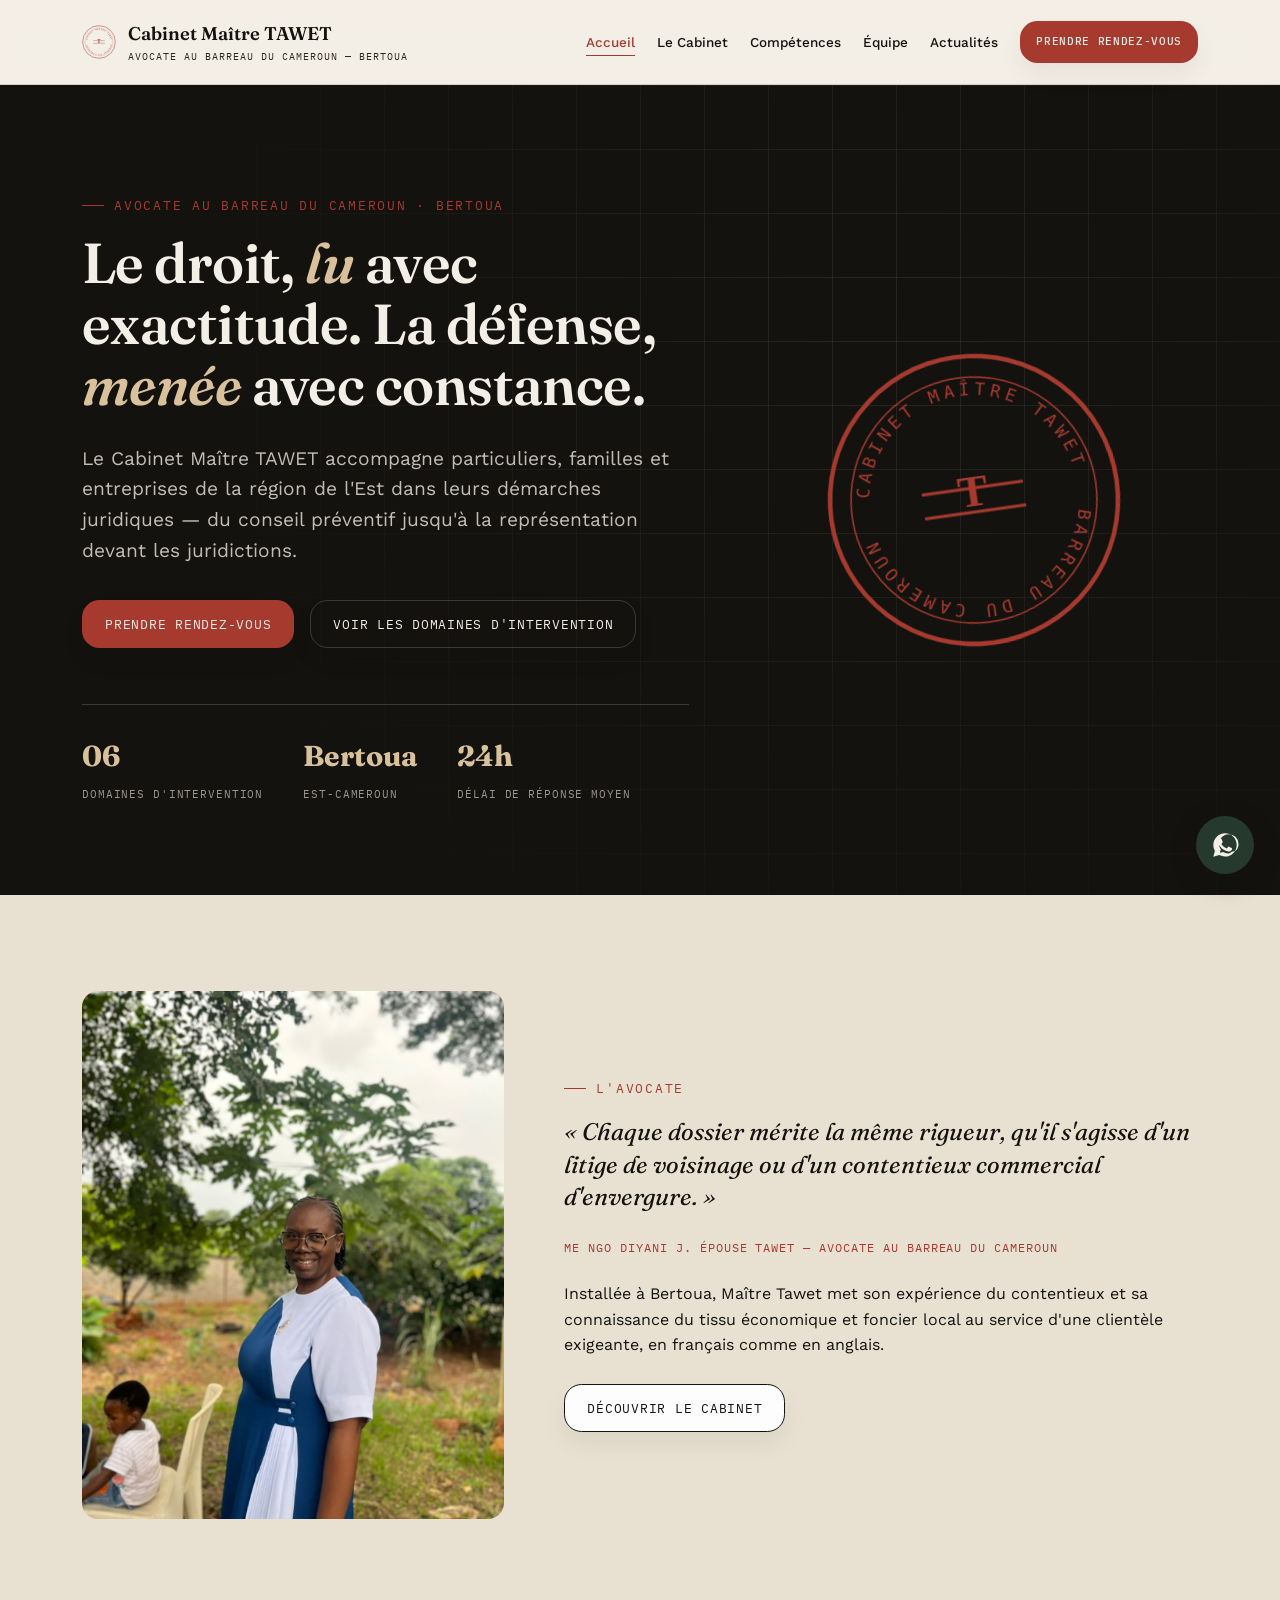
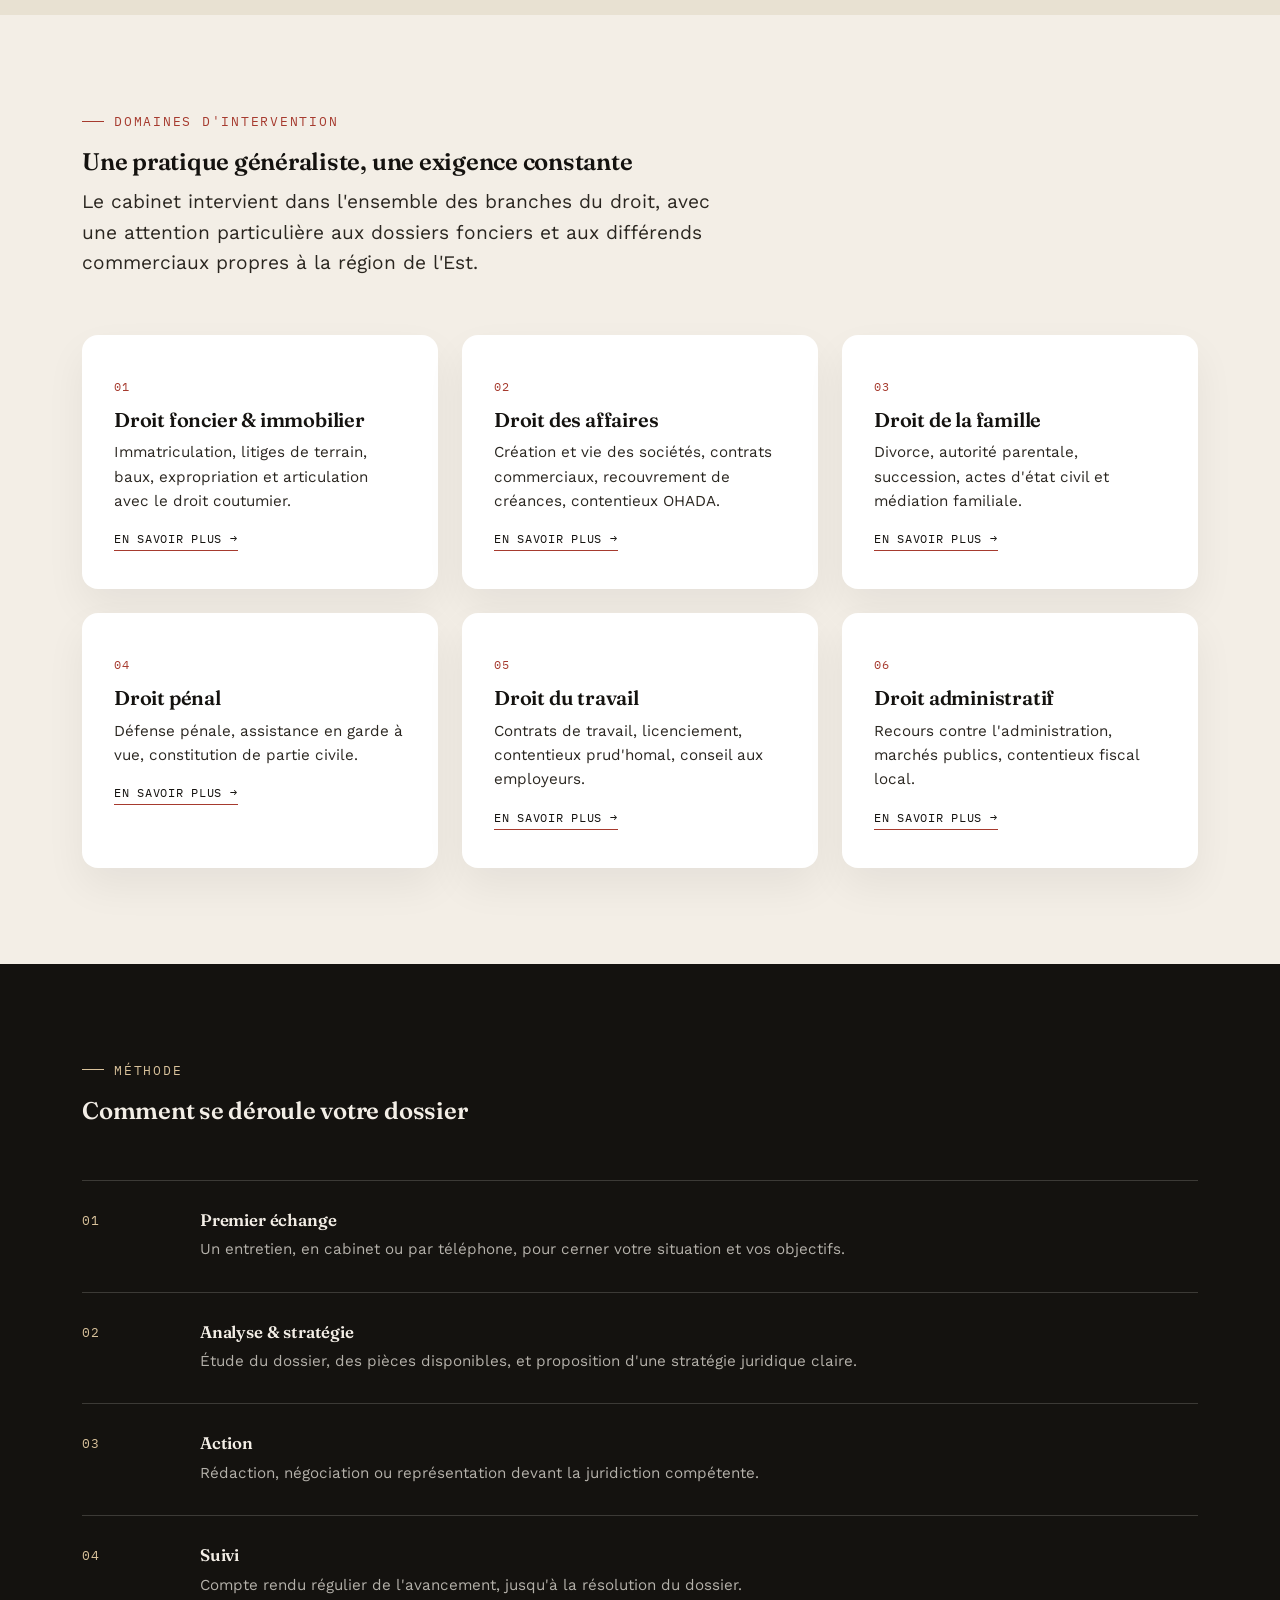
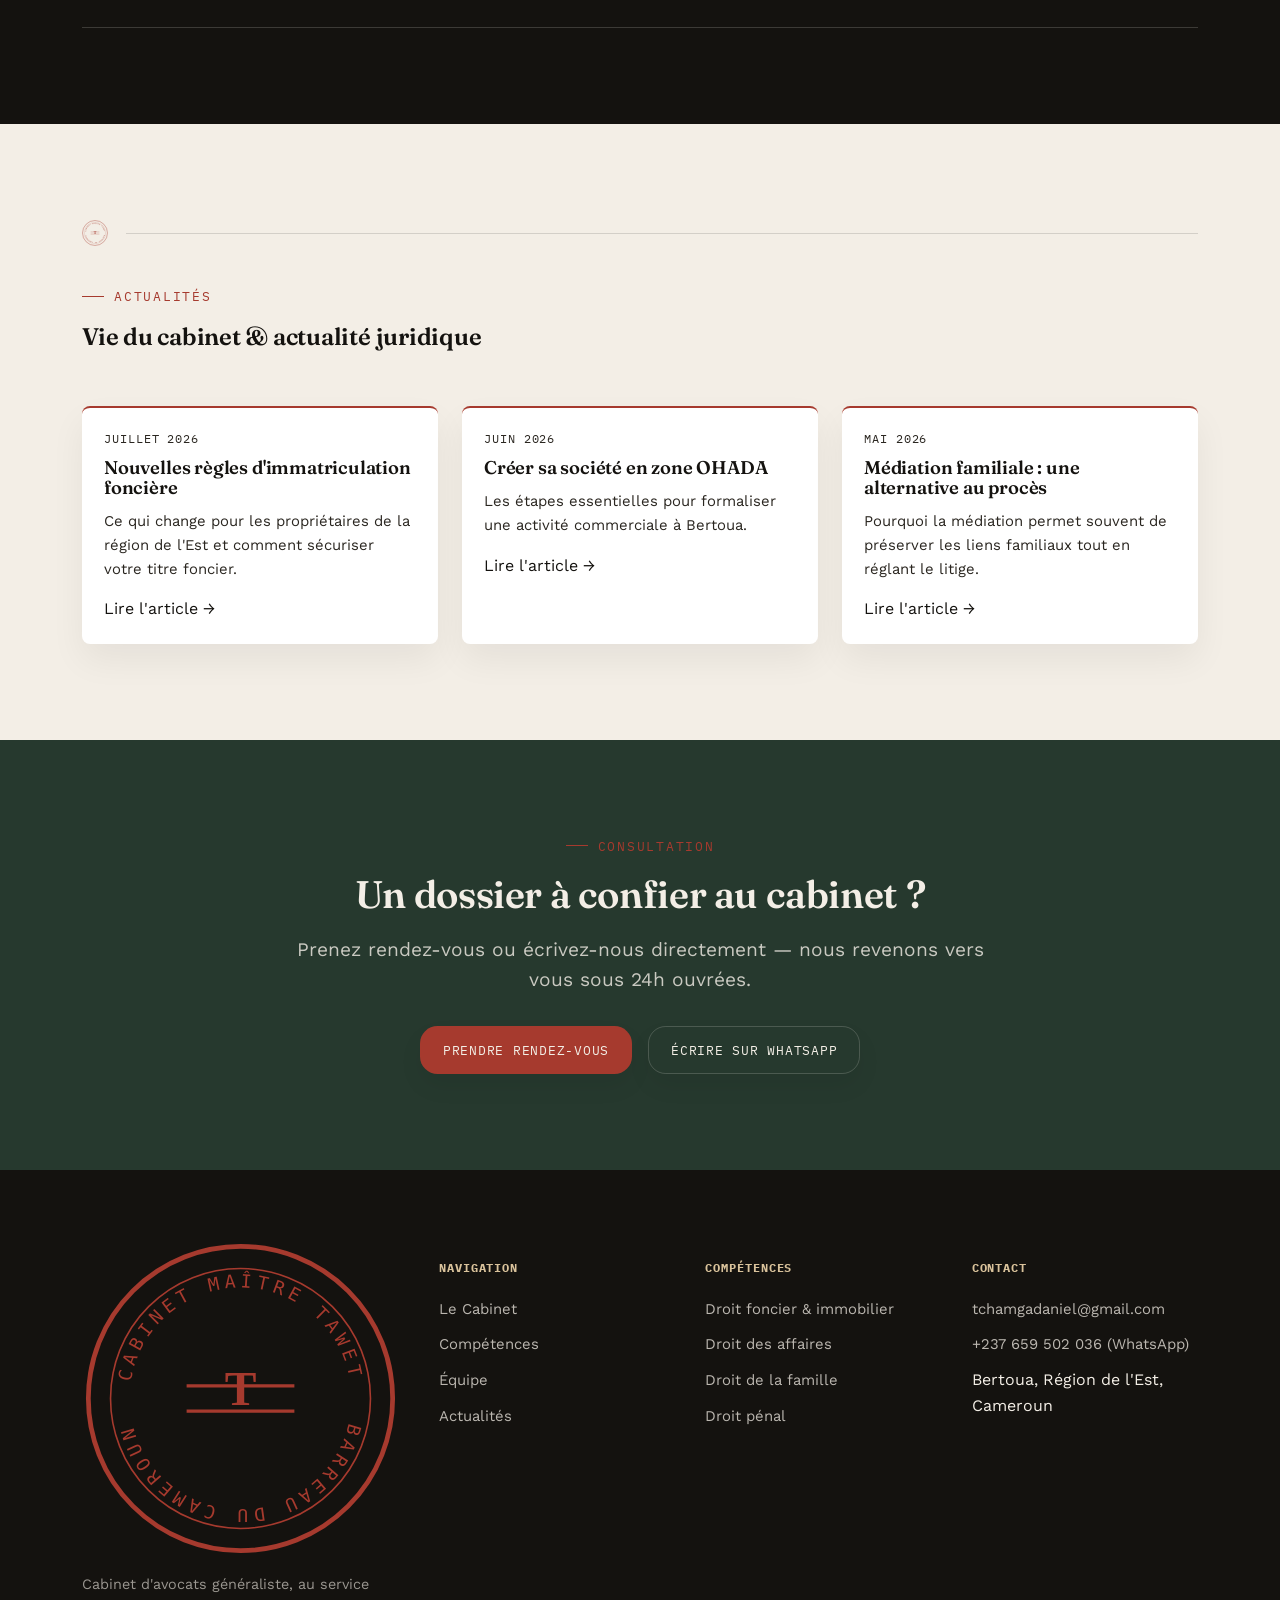
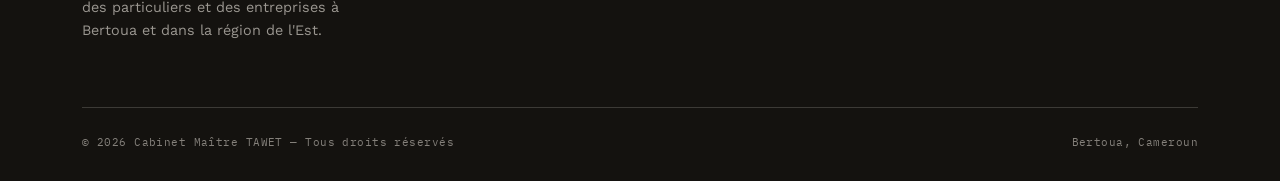
==== commit 50ff2744: "fix(étape 4): rediriger les rendez-vous vers contact" ====
--- a/index.html
+++ b/index.html
@@ -19,7 +19,7 @@
       <h1>Le droit, <em>lu</em> avec exactitude. La défense, <em>menée</em> avec constance.</h1>
       <p class="lead">Le Cabinet Maître TAWET accompagne particuliers, familles et entreprises de la région de l'Est dans leurs démarches juridiques — du conseil préventif jusqu'à la représentation devant les juridictions.</p>
       <div class="hero-cta">
-        <a href="rendez-vous.html" class="btn btn-primary">Prendre rendez-vous</a>
+        <a href="contact.html" class="btn btn-primary">Prendre rendez-vous</a>
         <a href="competences.html" class="btn btn-outline-light">Voir les domaines d'intervention</a>
       </div>
       <div class="hero-figures">
@@ -159,7 +159,7 @@
     <h2 style="color:var(--paper);">Un dossier à confier au cabinet ?</h2>
     <p class="lead" style="margin:0 auto; color:rgba(243,238,230,0.8);">Prenez rendez-vous ou écrivez-nous directement — nous revenons vers vous sous 24h ouvrées.</p>
     <div class="cta-actions">
-      <a href="rendez-vous.html" class="btn btn-primary">Prendre rendez-vous</a>
+      <a href="contact.html" class="btn btn-primary">Prendre rendez-vous</a>
       <a href="https://wa.me/237659502036?text=Bonjour%2C%20je%20souhaite%20prendre%20contact%20avec%20le%20Cabinet%20Ma%C3%AEtre%20TAWET." target="_blank" rel="noopener" class="btn btn-outline-light">Écrire sur WhatsApp</a>
     </div>
   </div>
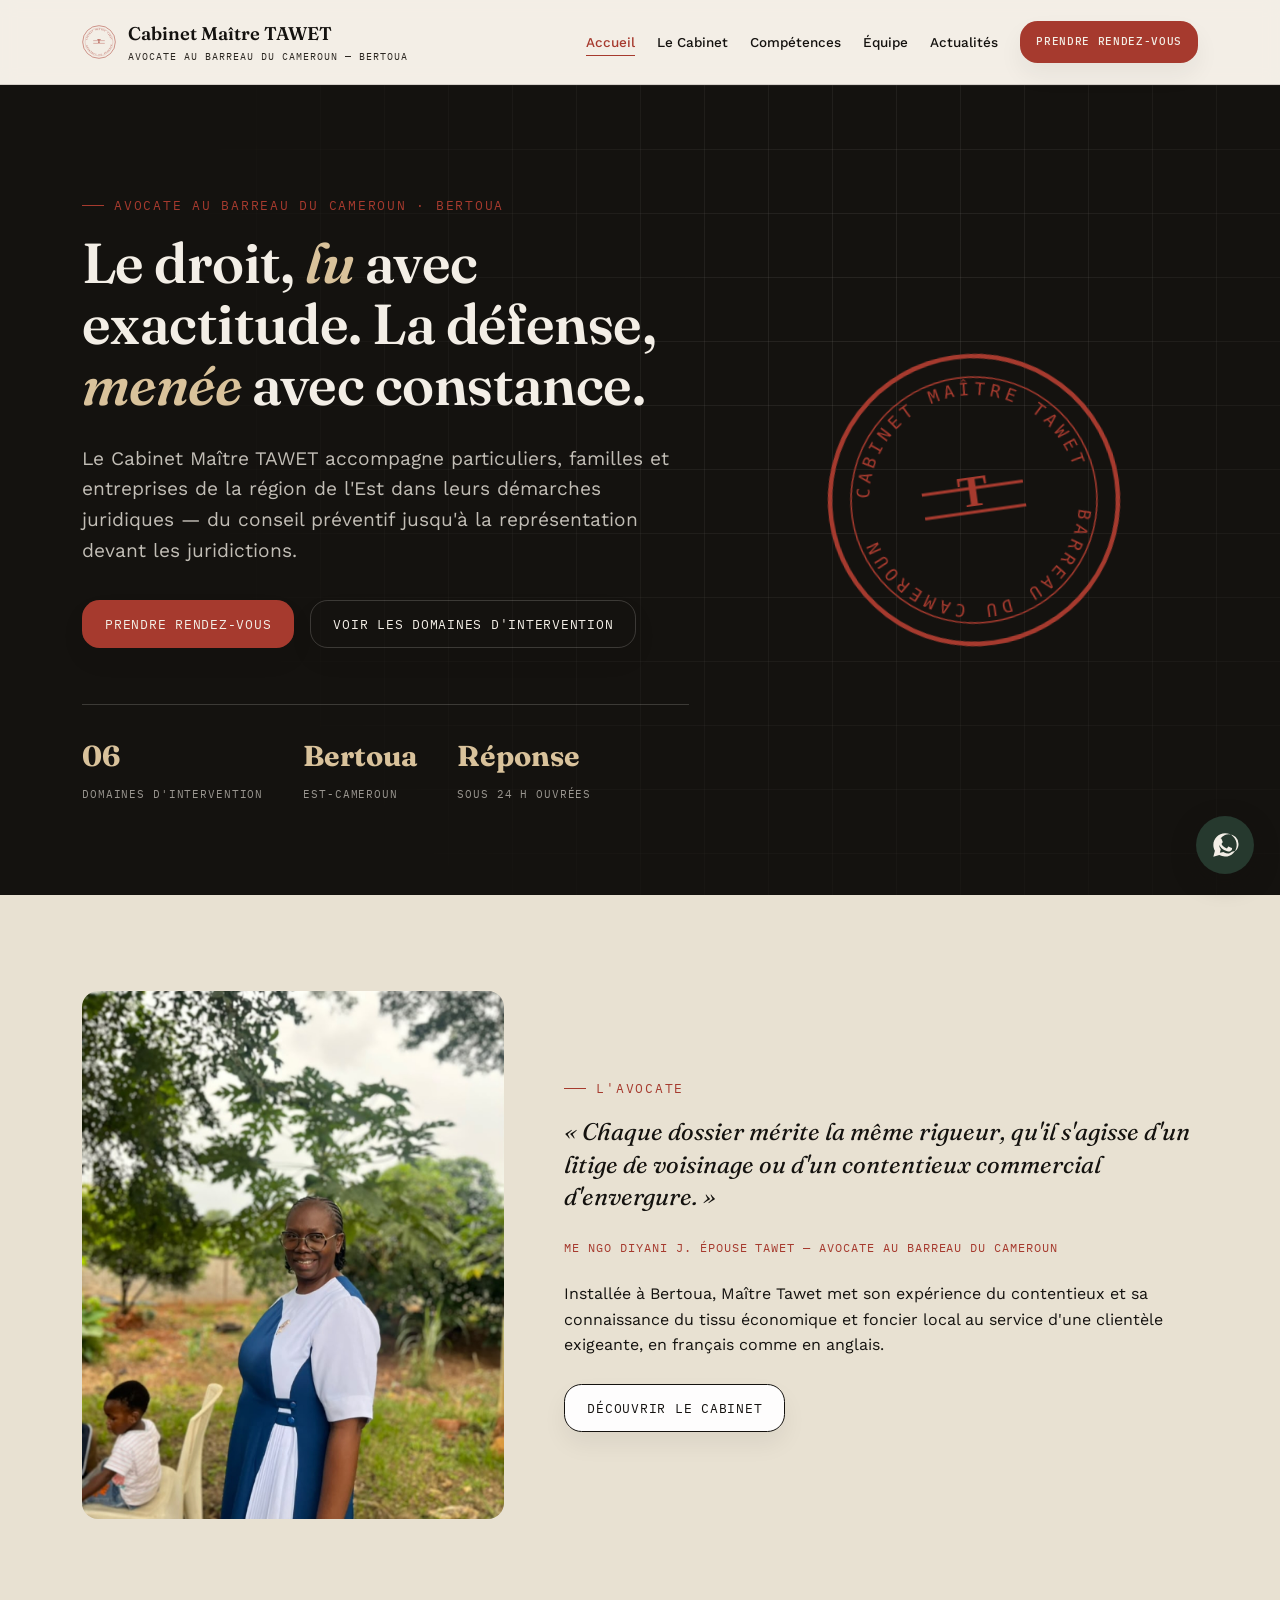
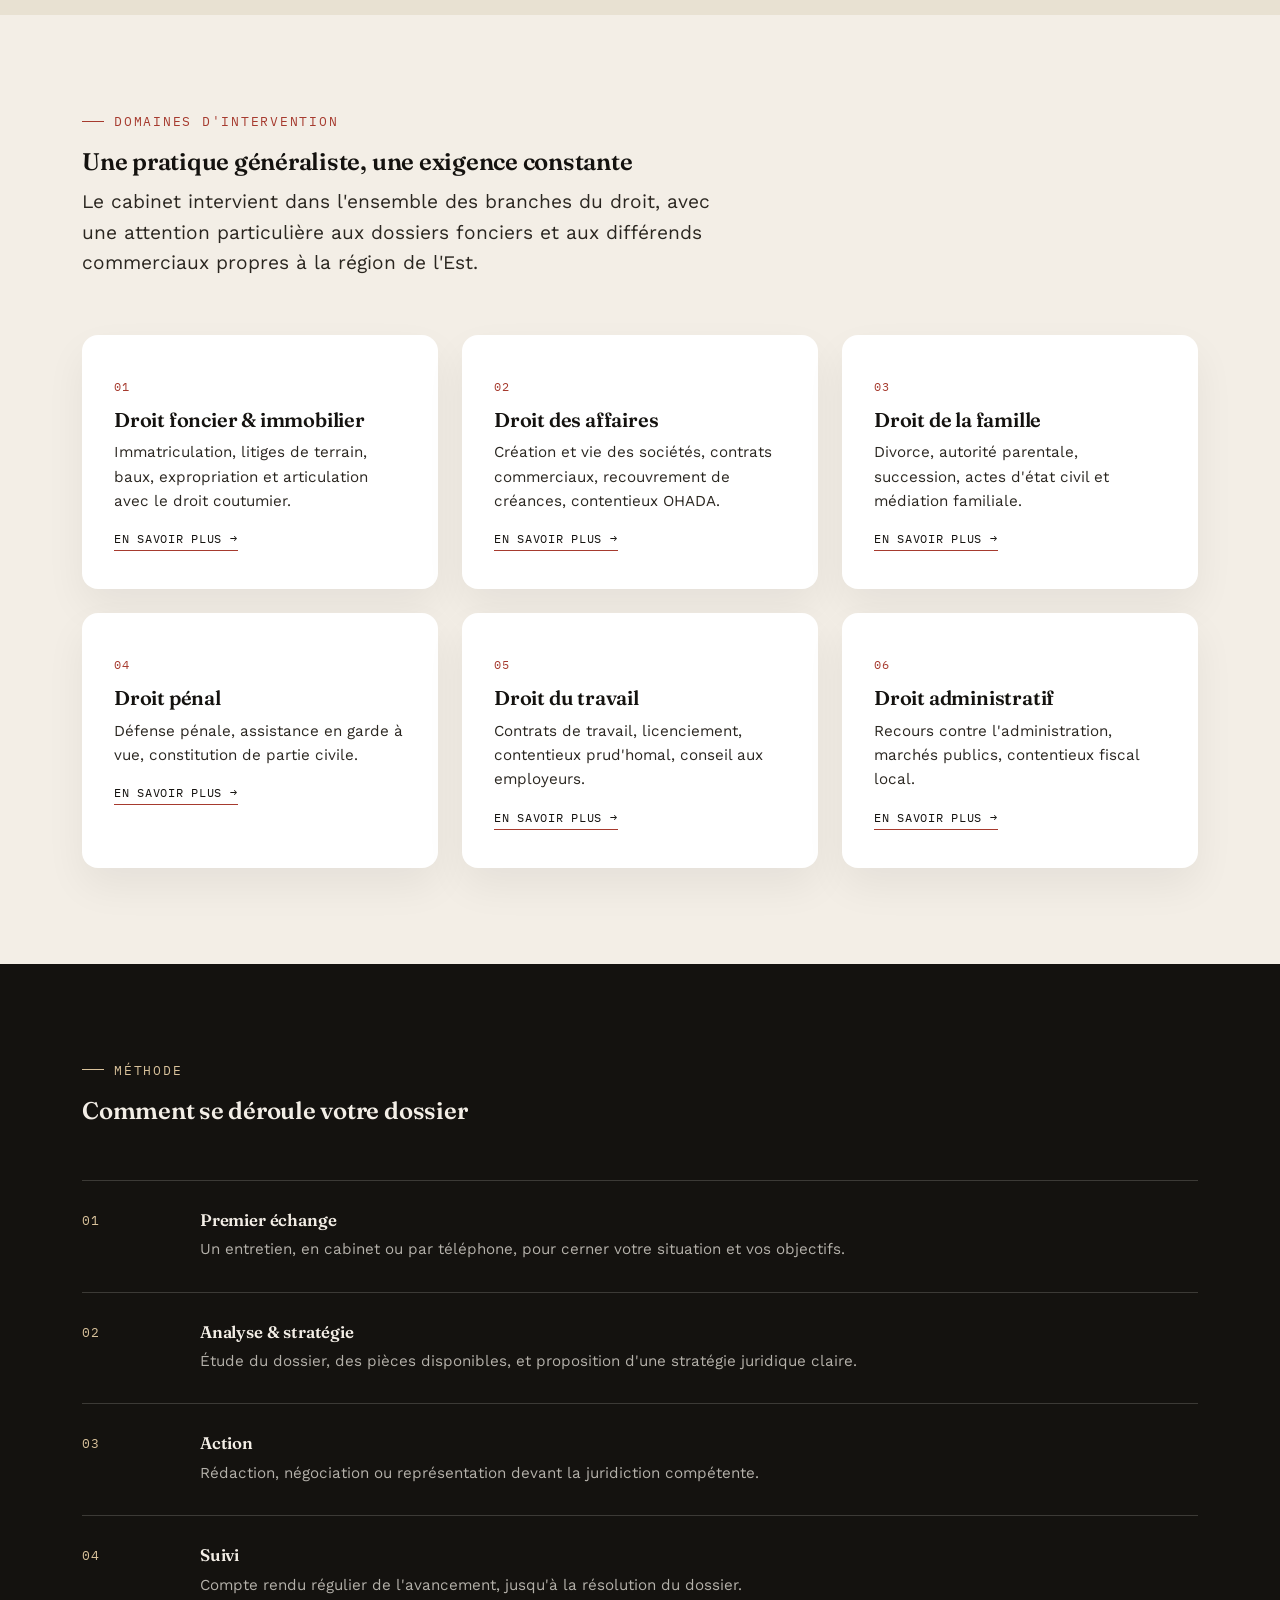
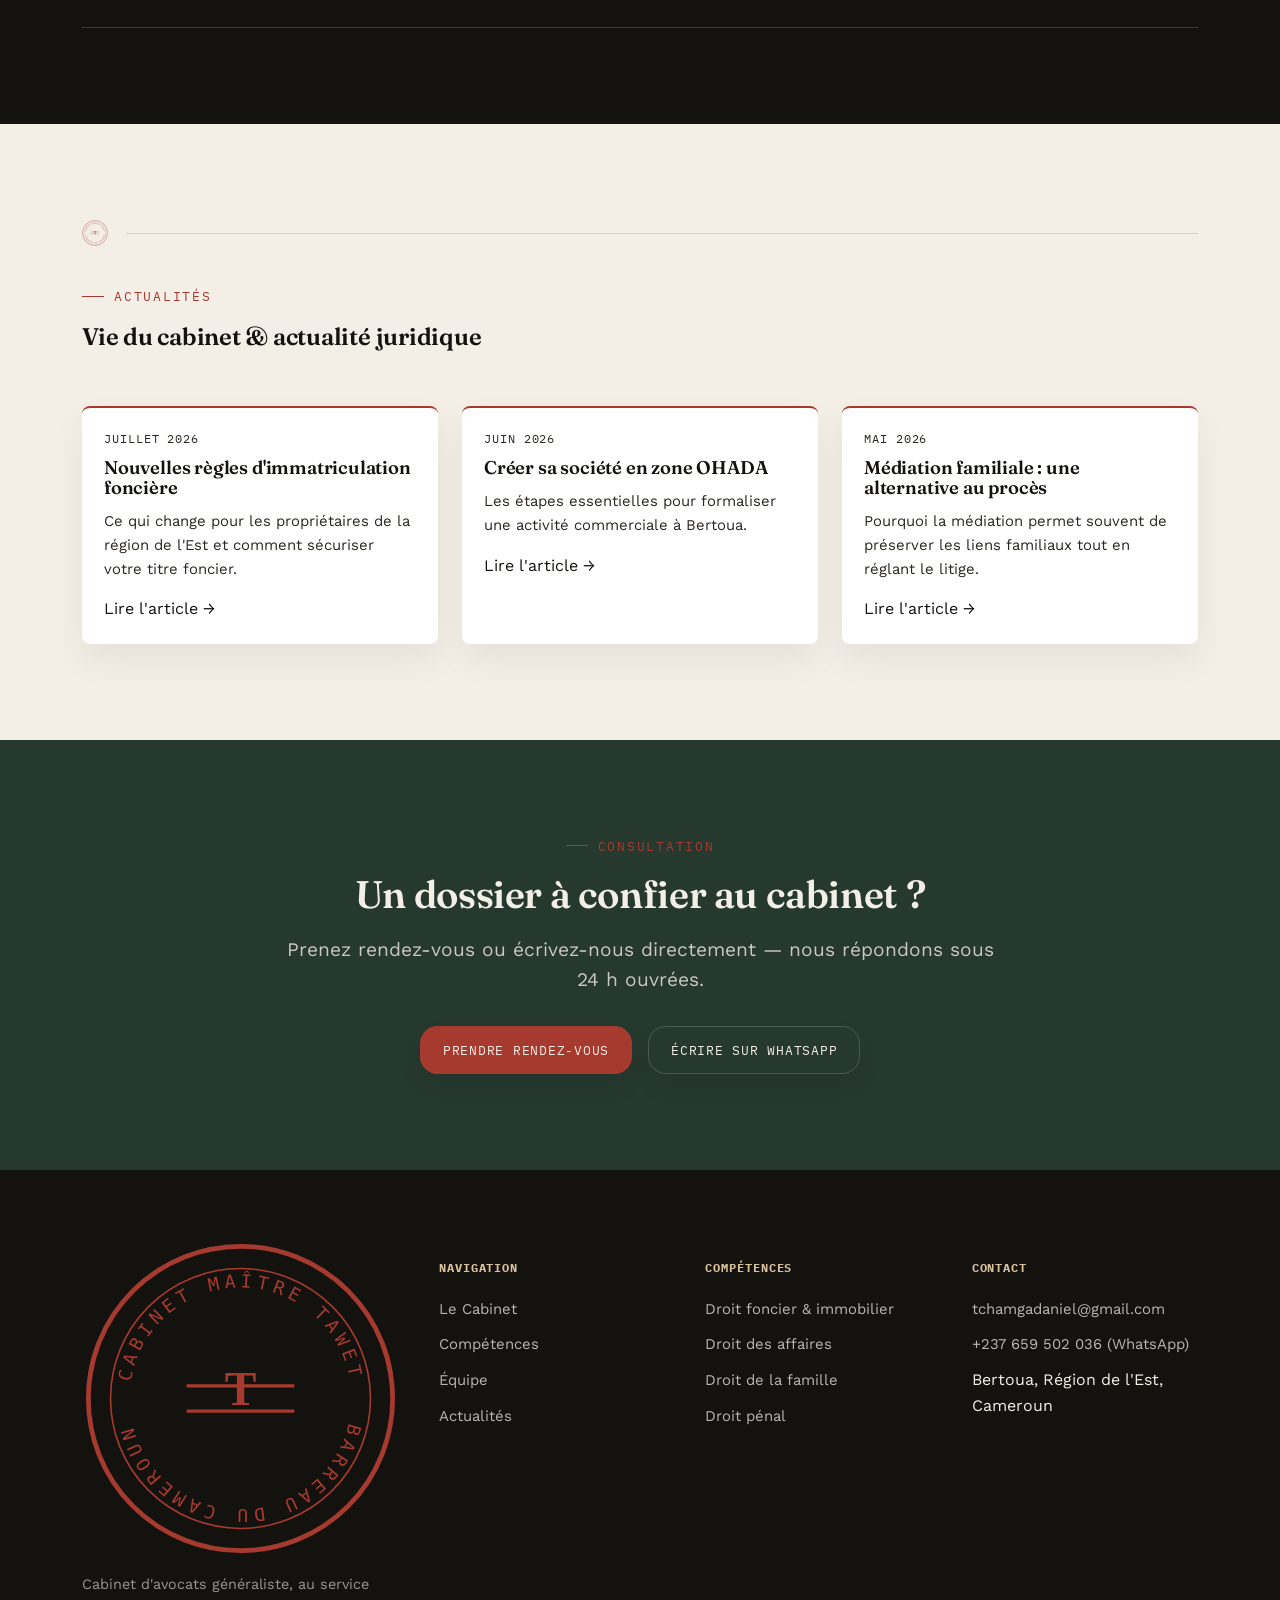
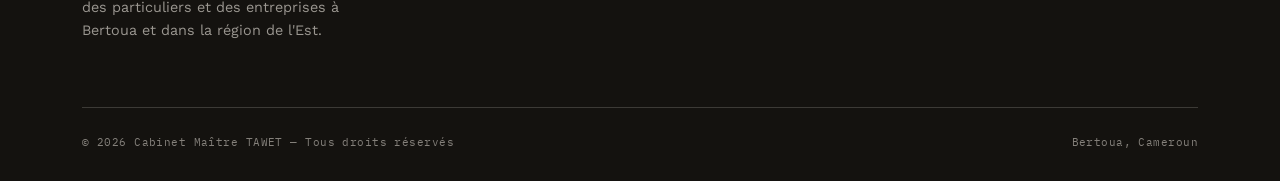
==== commit d948f5b2: "fix(étape 5): préciser le délai de réponse confirmé" ====
--- a/index.html
+++ b/index.html
@@ -25,7 +25,7 @@
       <div class="hero-figures">
         <div><strong>06</strong><span>Domaines d'intervention</span></div>
         <div><strong>Bertoua</strong><span>Est-Cameroun</span></div>
-        <div><strong>24h</strong><span>Délai de réponse moyen</span></div>
+        <div><strong>Réponse</strong><span>Sous 24 h ouvrées</span></div>
       </div>
     </div>
     <div class="seal-stamp-wrap">
@@ -157,7 +157,7 @@
   <div class="wrap">
     <div class="eyebrow" style="justify-content:center;">Consultation</div>
     <h2 style="color:var(--paper);">Un dossier à confier au cabinet ?</h2>
-    <p class="lead" style="margin:0 auto; color:rgba(243,238,230,0.8);">Prenez rendez-vous ou écrivez-nous directement — nous revenons vers vous sous 24h ouvrées.</p>
+    <p class="lead" style="margin:0 auto; color:rgba(243,238,230,0.8);">Prenez rendez-vous ou écrivez-nous directement — nous répondons sous 24 h ouvrées.</p>
     <div class="cta-actions">
       <a href="contact.html" class="btn btn-primary">Prendre rendez-vous</a>
       <a href="https://wa.me/237659502036?text=Bonjour%2C%20je%20souhaite%20prendre%20contact%20avec%20le%20Cabinet%20Ma%C3%AEtre%20TAWET." target="_blank" rel="noopener" class="btn btn-outline-light">Écrire sur WhatsApp</a>
